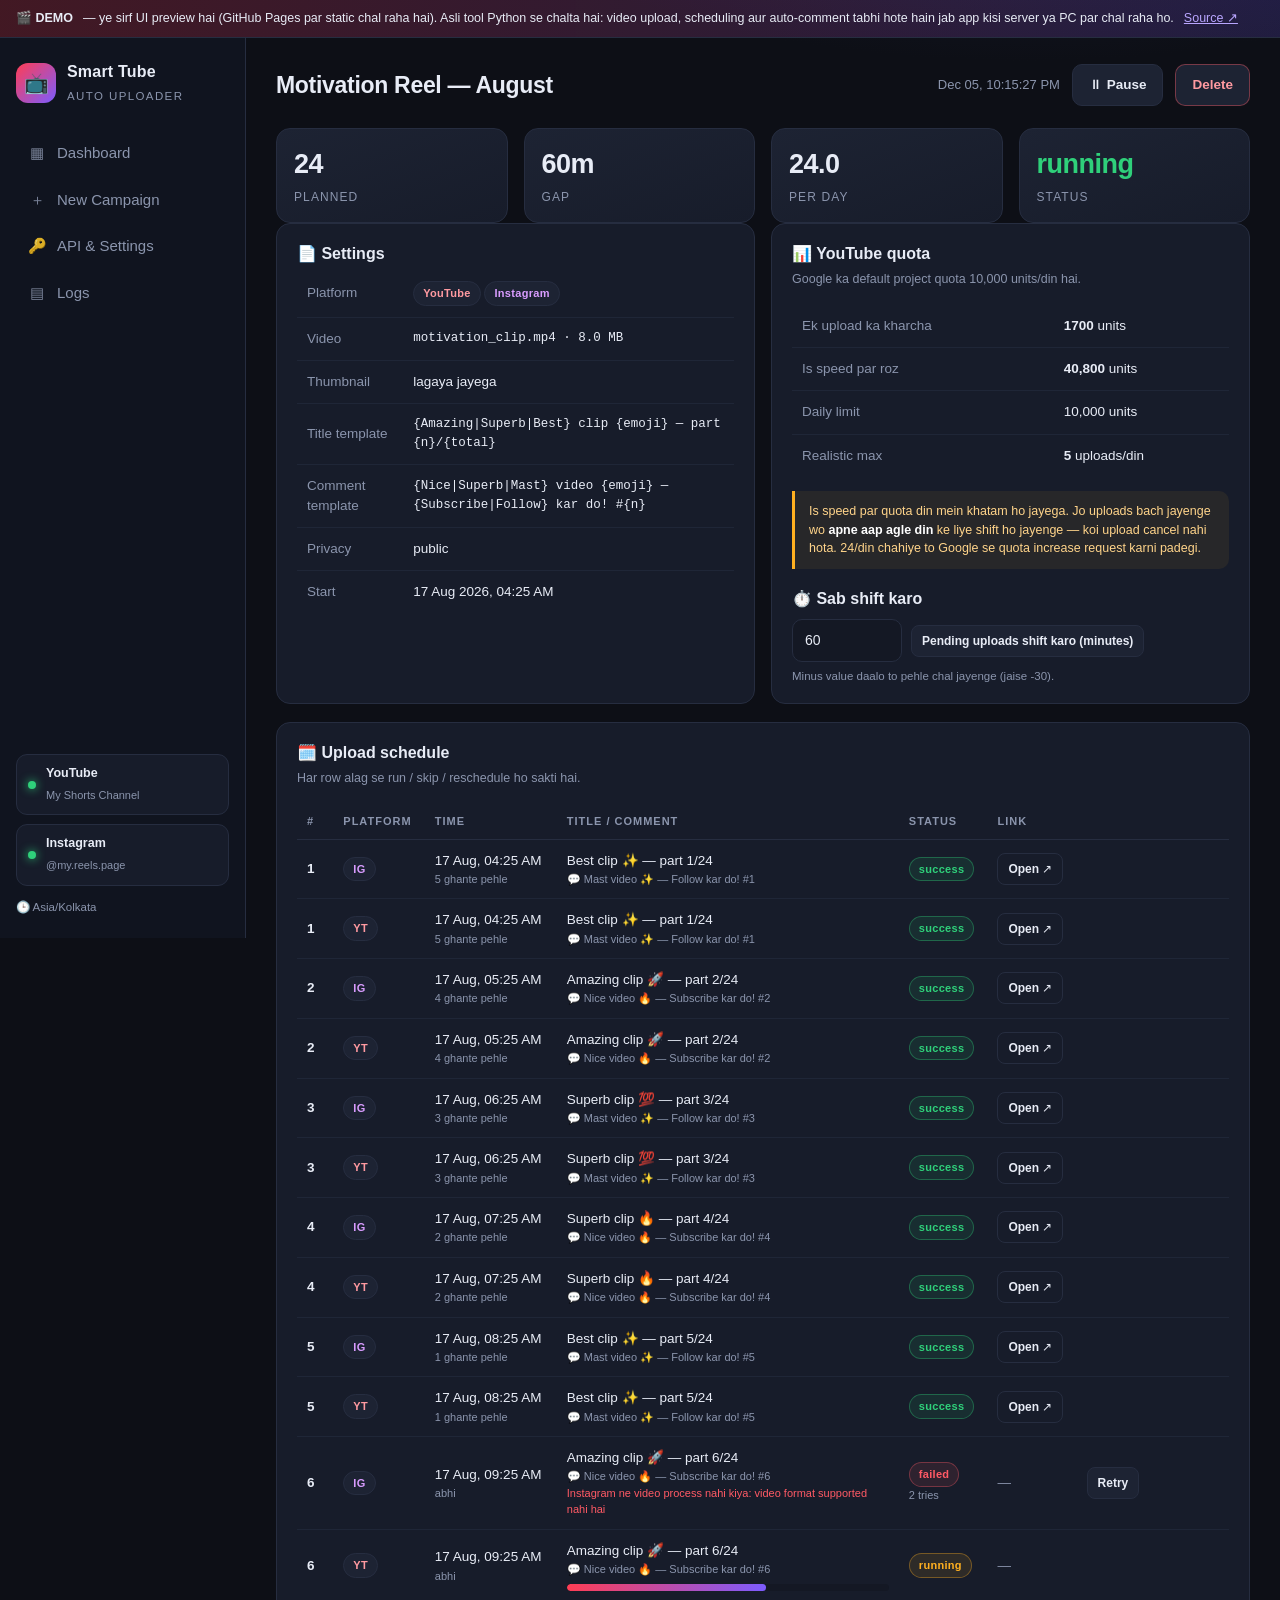
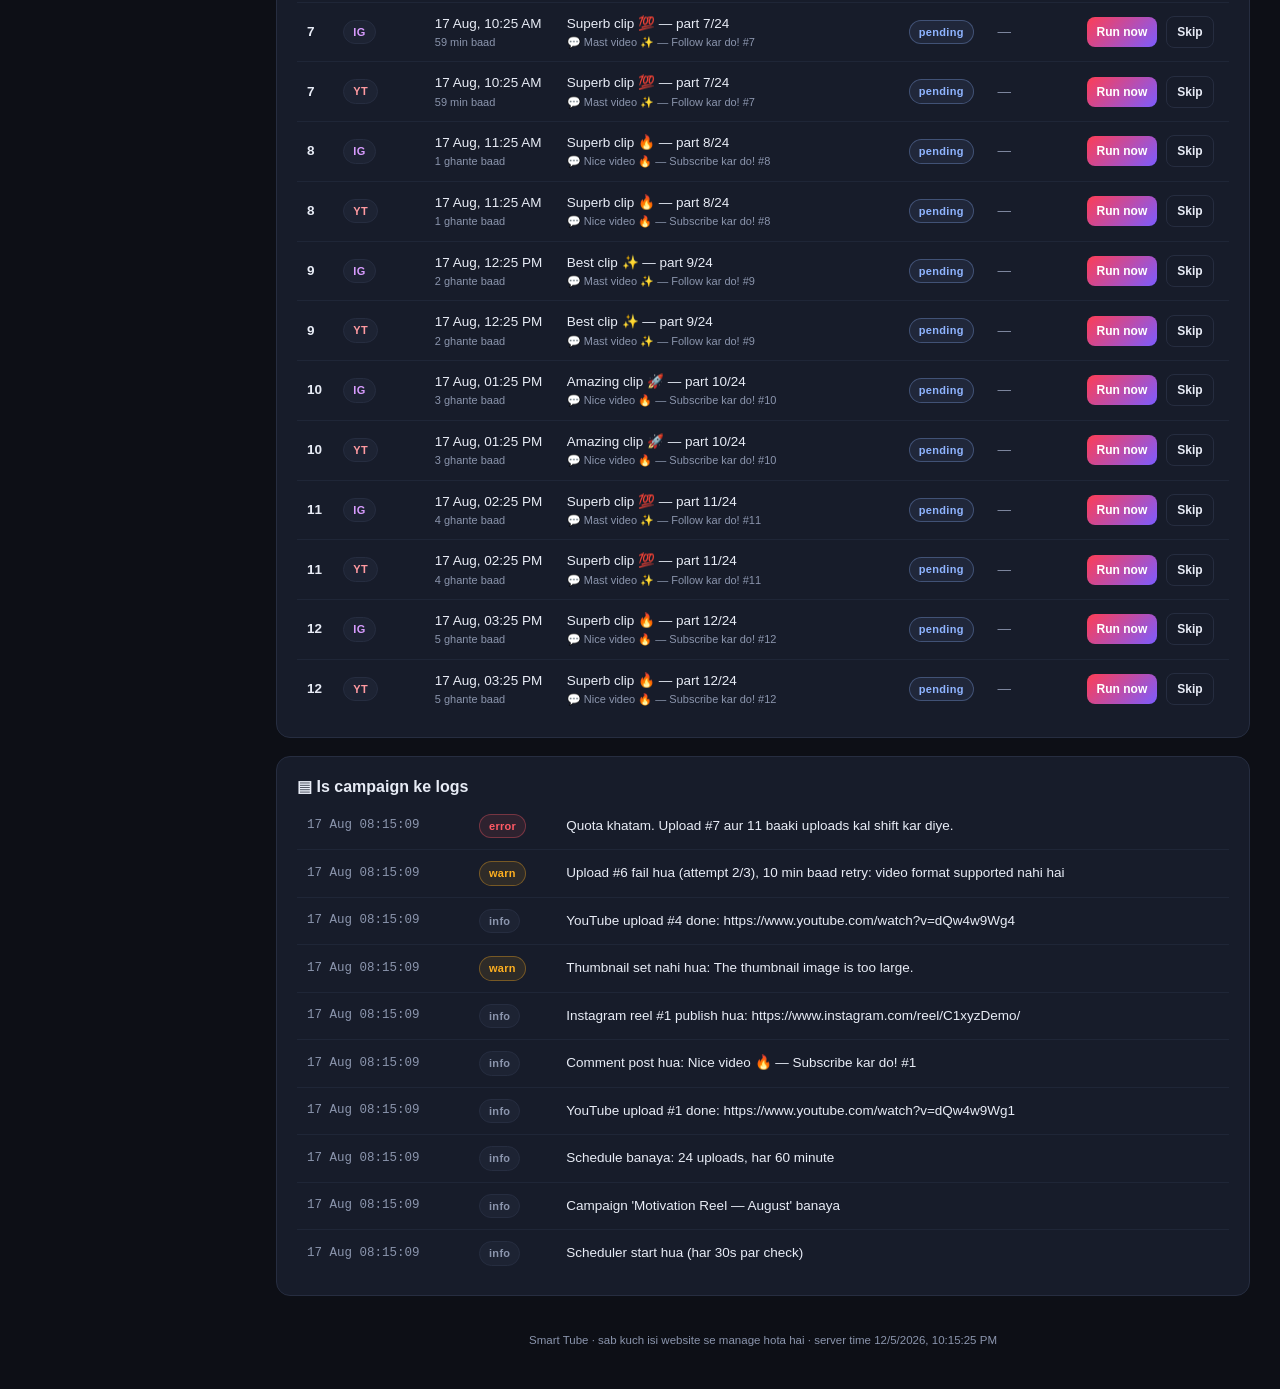
==== docs/campaign.html @ d1f431e6 "Add static UI demo for GitHub Pages GitHub Pages only serves static files, so the Flask app itself c" ====
<!DOCTYPE html>
<html lang="en">
<head>
  <meta charset="utf-8">
  <meta name="viewport" content="width=device-width, initial-scale=1">
  <title>Motivation Reel — August · Smart Tube</title>
  <link rel="stylesheet" href="assets/style.css">
  <link rel="icon" href="data:image/svg+xml,<svg xmlns='http://www.w3.org/2000/svg' viewBox='0 0 100 100'><text y='.9em' font-size='90'>📺</text></svg>">

<style>
  .demo-banner {
    position: sticky; top: 0; z-index: 50;
    background: linear-gradient(90deg, rgba(255,61,84,.22), rgba(124,92,255,.18));
    border-bottom: 1px solid var(--line);
    padding: 9px 16px; font-size: 12.5px; color: var(--text);
    display: flex; gap: 10px; align-items: center; flex-wrap: wrap;
  }
  .demo-banner a { color: #b9a6ff; text-decoration: underline; }
</style>
</head>
<body>
<div class="demo-banner">
  <b>🎬 DEMO</b> — ye sirf UI preview hai (GitHub Pages par static chal raha hai).
  Asli tool Python se chalta hai: video upload, scheduling aur auto-comment tabhi hote
  hain jab app kisi server ya PC par chal raha ho.
  <a href="https://github.com/pankaj-pkj/Smart_tube" target="_blank" rel="noopener">Source ↗</a>
</div>

<div class="layout">
  <aside class="sidebar">
    <div class="brand">
      <span class="brand-mark">📺</span>
      <div>
        <strong>Smart Tube</strong>
        <small>auto uploader</small>
      </div>
    </div>

    <nav>
      <a href="index.html" class="">
        <span>▦</span> Dashboard
      </a>
      <a href="new.html" class="">
        <span>＋</span> New Campaign
      </a>
      <a href="enter.html" class="">
        <span>🔑</span> API & Settings
      </a>
      <a href="logs.html" class="">
        <span>▤</span> Logs
      </a>
    </nav>

    <div class="conn-box">
      <div class="conn ok">
        <span class="dot"></span>
        <div>
          <strong>YouTube</strong>
          <small>My Shorts Channel</small>
        </div>
      </div>
      <div class="conn ok">
        <span class="dot"></span>
        <div>
          <strong>Instagram</strong>
          <small>@my.reels.page</small>
        </div>
      </div>
      <p class="tzline">🕒 Asia/Kolkata</p>
    </div>
  </aside>

  <main class="main">
    <header class="topbar">
      <h1>Motivation Reel — August</h1>
      <div class="topbar-right">
        <span id="clock" class="clock"></span>
        
  
    <form class="inline" method="post" action="#">
      <button class="btn">⏸ Pause</button>
    </form>
  
  <form class="inline" method="post" action="#"
        data-confirm="Campaign, uska schedule aur uploaded file delete ho jayegi. Pakka?">
    <button class="btn danger">Delete</button>
  </form>

      </div>
    </header>

    
      
    

    

<div class="grid cols-4">
  <div class="stat"><b>24</b><span>Planned</span></div>
  <div class="stat"><b>60m</b><span>Gap</span></div>
  <div class="stat"><b>24.0</b><span>Per day</span></div>
  <div class="stat ok"><b>running</b><span>Status</span></div>
</div>

<div class="grid cols-2">
  <div class="card">
    <h2>📄 Settings</h2>
    <table>
      <tbody>
        <tr><td class="muted">Platform</td><td>
          <span class="tag yt">YouTube</span>
          <span class="tag ig">Instagram</span>
        </td></tr>
        <tr><td class="muted">Video</td><td class="mono">motivation_clip.mp4 · 8.0 MB</td></tr>
        <tr><td class="muted">Thumbnail</td><td>lagaya jayega</td></tr>
        <tr><td class="muted">Title template</td><td class="mono">{Amazing|Superb|Best} clip {emoji} — part {n}/{total}</td></tr>
        <tr><td class="muted">Comment template</td><td class="mono">{Nice|Superb|Mast} video {emoji} — {Subscribe|Follow} kar do! #{n}</td></tr>
        <tr><td class="muted">Privacy</td><td>public</td></tr>
        <tr><td class="muted">Start</td><td>17 Aug 2026, 04:25 AM</td></tr>
      </tbody>
    </table>
  </div>

  <div class="card">
    <h2>📊 YouTube quota</h2>
    <p class="sub">Google ka default project quota 10,000 units/din hai.</p>
    <table>
      <tbody>
        <tr><td class="muted">Ek upload ka kharcha</td><td><b>1700</b> units</td></tr>
        <tr><td class="muted">Is speed par roz</td><td><b>40,800</b> units</td></tr>
        <tr><td class="muted">Daily limit</td><td>10,000 units</td></tr>
        <tr><td class="muted">Realistic max</td><td><b>5</b> uploads/din</td></tr>
      </tbody>
    </table>
    
      <div class="note">
        Is speed par quota din mein khatam ho jayega. Jo uploads bach jayenge wo
        <b>apne aap agle din</b> ke liye shift ho jayenge — koi upload cancel nahi hota.
        24/din chahiye to Google se quota increase request karni padegi.
      </div>
    

    <h2 style="margin-top:18px">⏱️ Sab shift karo</h2>
    <form method="post" action="#"
          class="btn-row" style="margin-top:8px">
      <input type="number" name="minutes" value="60" style="max-width:110px">
      <button class="btn sm">Pending uploads shift karo (minutes)</button>
    </form>
    <p class="hint">Minus value daalo to pehle chal jayenge (jaise -30).</p>
  </div>
</div>

<div class="card">
  <h2>🗓️ Upload schedule</h2>
  <p class="sub">Har row alag se run / skip / reschedule ho sakti hai.</p>
  <div class="table-wrap">
    <table>
      <thead>
        <tr><th>#</th><th>Platform</th><th>Time</th><th>Title / comment</th><th>Status</th><th>Link</th><th></th></tr>
      </thead>
      <tbody>
      
        <tr data-upload-row="2">
          <td><b>1</b></td>
          <td><span class="tag ig">
            IG</span></td>
          <td>
            17 Aug, 04:25 AM
            <div class="muted" style="font-size:11px">5 ghante pehle</div>
          </td>
          <td style="max-width:330px">
            Best clip ✨ — part 1/24
            
              <div class="muted" style="font-size:11px">💬 Mast video ✨ — Follow kar do! #1</div>
            
            
            
          </td>
          <td>
            <span class="tag success">success</span>
            
          </td>
          <td>
            
              <a class="btn sm ghost" href="https://www.instagram.com/reel/C1xyzDemo/" target="_blank" rel="noopener">Open ↗</a>
            
          </td>
          <td>
            <div class="btn-row">
              
            </div>
          </td>
        </tr>
      
        <tr data-upload-row="1">
          <td><b>1</b></td>
          <td><span class="tag yt">
            YT</span></td>
          <td>
            17 Aug, 04:25 AM
            <div class="muted" style="font-size:11px">5 ghante pehle</div>
          </td>
          <td style="max-width:330px">
            Best clip ✨ — part 1/24
            
              <div class="muted" style="font-size:11px">💬 Mast video ✨ — Follow kar do! #1</div>
            
            
            
          </td>
          <td>
            <span class="tag success">success</span>
            
          </td>
          <td>
            
              <a class="btn sm ghost" href="https://www.youtube.com/watch?v=dQw4w9Wg1" target="_blank" rel="noopener">Open ↗</a>
            
          </td>
          <td>
            <div class="btn-row">
              
            </div>
          </td>
        </tr>
      
        <tr data-upload-row="4">
          <td><b>2</b></td>
          <td><span class="tag ig">
            IG</span></td>
          <td>
            17 Aug, 05:25 AM
            <div class="muted" style="font-size:11px">4 ghante pehle</div>
          </td>
          <td style="max-width:330px">
            Amazing clip 🚀 — part 2/24
            
              <div class="muted" style="font-size:11px">💬 Nice video 🔥 — Subscribe kar do! #2</div>
            
            
            
          </td>
          <td>
            <span class="tag success">success</span>
            
          </td>
          <td>
            
              <a class="btn sm ghost" href="https://www.instagram.com/reel/C2xyzDemo/" target="_blank" rel="noopener">Open ↗</a>
            
          </td>
          <td>
            <div class="btn-row">
              
            </div>
          </td>
        </tr>
      
        <tr data-upload-row="3">
          <td><b>2</b></td>
          <td><span class="tag yt">
            YT</span></td>
          <td>
            17 Aug, 05:25 AM
            <div class="muted" style="font-size:11px">4 ghante pehle</div>
          </td>
          <td style="max-width:330px">
            Amazing clip 🚀 — part 2/24
            
              <div class="muted" style="font-size:11px">💬 Nice video 🔥 — Subscribe kar do! #2</div>
            
            
            
          </td>
          <td>
            <span class="tag success">success</span>
            
          </td>
          <td>
            
              <a class="btn sm ghost" href="https://www.youtube.com/watch?v=dQw4w9Wg2" target="_blank" rel="noopener">Open ↗</a>
            
          </td>
          <td>
            <div class="btn-row">
              
            </div>
          </td>
        </tr>
      
        <tr data-upload-row="6">
          <td><b>3</b></td>
          <td><span class="tag ig">
            IG</span></td>
          <td>
            17 Aug, 06:25 AM
            <div class="muted" style="font-size:11px">3 ghante pehle</div>
          </td>
          <td style="max-width:330px">
            Superb clip 💯 — part 3/24
            
              <div class="muted" style="font-size:11px">💬 Mast video ✨ — Follow kar do! #3</div>
            
            
            
          </td>
          <td>
            <span class="tag success">success</span>
            
          </td>
          <td>
            
              <a class="btn sm ghost" href="https://www.instagram.com/reel/C3xyzDemo/" target="_blank" rel="noopener">Open ↗</a>
            
          </td>
          <td>
            <div class="btn-row">
              
            </div>
          </td>
        </tr>
      
        <tr data-upload-row="5">
          <td><b>3</b></td>
          <td><span class="tag yt">
            YT</span></td>
          <td>
            17 Aug, 06:25 AM
            <div class="muted" style="font-size:11px">3 ghante pehle</div>
          </td>
          <td style="max-width:330px">
            Superb clip 💯 — part 3/24
            
              <div class="muted" style="font-size:11px">💬 Mast video ✨ — Follow kar do! #3</div>
            
            
            
          </td>
          <td>
            <span class="tag success">success</span>
            
          </td>
          <td>
            
              <a class="btn sm ghost" href="https://www.youtube.com/watch?v=dQw4w9Wg3" target="_blank" rel="noopener">Open ↗</a>
            
          </td>
          <td>
            <div class="btn-row">
              
            </div>
          </td>
        </tr>
      
        <tr data-upload-row="8">
          <td><b>4</b></td>
          <td><span class="tag ig">
            IG</span></td>
          <td>
            17 Aug, 07:25 AM
            <div class="muted" style="font-size:11px">2 ghante pehle</div>
          </td>
          <td style="max-width:330px">
            Superb clip 🔥 — part 4/24
            
              <div class="muted" style="font-size:11px">💬 Nice video 🔥 — Subscribe kar do! #4</div>
            
            
            
          </td>
          <td>
            <span class="tag success">success</span>
            
          </td>
          <td>
            
              <a class="btn sm ghost" href="https://www.instagram.com/reel/C4xyzDemo/" target="_blank" rel="noopener">Open ↗</a>
            
          </td>
          <td>
            <div class="btn-row">
              
            </div>
          </td>
        </tr>
      
        <tr data-upload-row="7">
          <td><b>4</b></td>
          <td><span class="tag yt">
            YT</span></td>
          <td>
            17 Aug, 07:25 AM
            <div class="muted" style="font-size:11px">2 ghante pehle</div>
          </td>
          <td style="max-width:330px">
            Superb clip 🔥 — part 4/24
            
              <div class="muted" style="font-size:11px">💬 Nice video 🔥 — Subscribe kar do! #4</div>
            
            
            
          </td>
          <td>
            <span class="tag success">success</span>
            
          </td>
          <td>
            
              <a class="btn sm ghost" href="https://www.youtube.com/watch?v=dQw4w9Wg4" target="_blank" rel="noopener">Open ↗</a>
            
          </td>
          <td>
            <div class="btn-row">
              
            </div>
          </td>
        </tr>
      
        <tr data-upload-row="10">
          <td><b>5</b></td>
          <td><span class="tag ig">
            IG</span></td>
          <td>
            17 Aug, 08:25 AM
            <div class="muted" style="font-size:11px">1 ghante pehle</div>
          </td>
          <td style="max-width:330px">
            Best clip ✨ — part 5/24
            
              <div class="muted" style="font-size:11px">💬 Mast video ✨ — Follow kar do! #5</div>
            
            
            
          </td>
          <td>
            <span class="tag success">success</span>
            
          </td>
          <td>
            
              <a class="btn sm ghost" href="https://www.instagram.com/reel/C5xyzDemo/" target="_blank" rel="noopener">Open ↗</a>
            
          </td>
          <td>
            <div class="btn-row">
              
            </div>
          </td>
        </tr>
      
        <tr data-upload-row="9">
          <td><b>5</b></td>
          <td><span class="tag yt">
            YT</span></td>
          <td>
            17 Aug, 08:25 AM
            <div class="muted" style="font-size:11px">1 ghante pehle</div>
          </td>
          <td style="max-width:330px">
            Best clip ✨ — part 5/24
            
              <div class="muted" style="font-size:11px">💬 Mast video ✨ — Follow kar do! #5</div>
            
            
            
          </td>
          <td>
            <span class="tag success">success</span>
            
          </td>
          <td>
            
              <a class="btn sm ghost" href="https://www.youtube.com/watch?v=dQw4w9Wg5" target="_blank" rel="noopener">Open ↗</a>
            
          </td>
          <td>
            <div class="btn-row">
              
            </div>
          </td>
        </tr>
      
        <tr data-upload-row="12">
          <td><b>6</b></td>
          <td><span class="tag ig">
            IG</span></td>
          <td>
            17 Aug, 09:25 AM
            <div class="muted" style="font-size:11px">abhi</div>
          </td>
          <td style="max-width:330px">
            Amazing clip 🚀 — part 6/24
            
              <div class="muted" style="font-size:11px">💬 Nice video 🔥 — Subscribe kar do! #6</div>
            
            
            
              <div style="font-size:11px;color:var(--err)">Instagram ne video process nahi kiya: video format supported nahi hai</div>
            
          </td>
          <td>
            <span class="tag failed">failed</span>
            <div class="muted" style="font-size:11px">2 tries</div>
          </td>
          <td>
            <span class="muted">—</span>
          </td>
          <td>
            <div class="btn-row">
              
                <form class="inline" method="post" action="#">
                  <button class="btn sm">Retry</button>
                </form>
              
            </div>
          </td>
        </tr>
      
        <tr data-upload-row="11">
          <td><b>6</b></td>
          <td><span class="tag yt">
            YT</span></td>
          <td>
            17 Aug, 09:25 AM
            <div class="muted" style="font-size:11px">abhi</div>
          </td>
          <td style="max-width:330px">
            Amazing clip 🚀 — part 6/24
            
              <div class="muted" style="font-size:11px">💬 Nice video 🔥 — Subscribe kar do! #6</div>
            
            
              <div class="bar" data-progress-for="11" style="margin-top:6px">
                <i style="width: 62%"></i>
              </div>
            
            
          </td>
          <td>
            <span class="tag running">running</span>
            
          </td>
          <td>
            <span class="muted">—</span>
          </td>
          <td>
            <div class="btn-row">
              
            </div>
          </td>
        </tr>
      
        <tr data-upload-row="14">
          <td><b>7</b></td>
          <td><span class="tag ig">
            IG</span></td>
          <td>
            17 Aug, 10:25 AM
            <div class="muted" style="font-size:11px">59 min baad</div>
          </td>
          <td style="max-width:330px">
            Superb clip 💯 — part 7/24
            
              <div class="muted" style="font-size:11px">💬 Mast video ✨ — Follow kar do! #7</div>
            
            
            
          </td>
          <td>
            <span class="tag pending">pending</span>
            
          </td>
          <td>
            <span class="muted">—</span>
          </td>
          <td>
            <div class="btn-row">
              
                <form class="inline" method="post" action="#">
                  <button class="btn sm primary">Run now</button>
                </form>
                <form class="inline" method="post" action="#">
                  <button class="btn sm ghost">Skip</button>
                </form>
              
            </div>
          </td>
        </tr>
      
        <tr data-upload-row="13">
          <td><b>7</b></td>
          <td><span class="tag yt">
            YT</span></td>
          <td>
            17 Aug, 10:25 AM
            <div class="muted" style="font-size:11px">59 min baad</div>
          </td>
          <td style="max-width:330px">
            Superb clip 💯 — part 7/24
            
              <div class="muted" style="font-size:11px">💬 Mast video ✨ — Follow kar do! #7</div>
            
            
            
          </td>
          <td>
            <span class="tag pending">pending</span>
            
          </td>
          <td>
            <span class="muted">—</span>
          </td>
          <td>
            <div class="btn-row">
              
                <form class="inline" method="post" action="#">
                  <button class="btn sm primary">Run now</button>
                </form>
                <form class="inline" method="post" action="#">
                  <button class="btn sm ghost">Skip</button>
                </form>
              
            </div>
          </td>
        </tr>
      
        <tr data-upload-row="16">
          <td><b>8</b></td>
          <td><span class="tag ig">
            IG</span></td>
          <td>
            17 Aug, 11:25 AM
            <div class="muted" style="font-size:11px">1 ghante baad</div>
          </td>
          <td style="max-width:330px">
            Superb clip 🔥 — part 8/24
            
              <div class="muted" style="font-size:11px">💬 Nice video 🔥 — Subscribe kar do! #8</div>
            
            
            
          </td>
          <td>
            <span class="tag pending">pending</span>
            
          </td>
          <td>
            <span class="muted">—</span>
          </td>
          <td>
            <div class="btn-row">
              
                <form class="inline" method="post" action="#">
                  <button class="btn sm primary">Run now</button>
                </form>
                <form class="inline" method="post" action="#">
                  <button class="btn sm ghost">Skip</button>
                </form>
              
            </div>
          </td>
        </tr>
      
        <tr data-upload-row="15">
          <td><b>8</b></td>
          <td><span class="tag yt">
            YT</span></td>
          <td>
            17 Aug, 11:25 AM
            <div class="muted" style="font-size:11px">1 ghante baad</div>
          </td>
          <td style="max-width:330px">
            Superb clip 🔥 — part 8/24
            
              <div class="muted" style="font-size:11px">💬 Nice video 🔥 — Subscribe kar do! #8</div>
            
            
            
          </td>
          <td>
            <span class="tag pending">pending</span>
            
          </td>
          <td>
            <span class="muted">—</span>
          </td>
          <td>
            <div class="btn-row">
              
                <form class="inline" method="post" action="#">
                  <button class="btn sm primary">Run now</button>
                </form>
                <form class="inline" method="post" action="#">
                  <button class="btn sm ghost">Skip</button>
                </form>
              
            </div>
          </td>
        </tr>
      
        <tr data-upload-row="18">
          <td><b>9</b></td>
          <td><span class="tag ig">
            IG</span></td>
          <td>
            17 Aug, 12:25 PM
            <div class="muted" style="font-size:11px">2 ghante baad</div>
          </td>
          <td style="max-width:330px">
            Best clip ✨ — part 9/24
            
              <div class="muted" style="font-size:11px">💬 Mast video ✨ — Follow kar do! #9</div>
            
            
            
          </td>
          <td>
            <span class="tag pending">pending</span>
            
          </td>
          <td>
            <span class="muted">—</span>
          </td>
          <td>
            <div class="btn-row">
              
                <form class="inline" method="post" action="#">
                  <button class="btn sm primary">Run now</button>
                </form>
                <form class="inline" method="post" action="#">
                  <button class="btn sm ghost">Skip</button>
                </form>
              
            </div>
          </td>
        </tr>
      
        <tr data-upload-row="17">
          <td><b>9</b></td>
          <td><span class="tag yt">
            YT</span></td>
          <td>
            17 Aug, 12:25 PM
            <div class="muted" style="font-size:11px">2 ghante baad</div>
          </td>
          <td style="max-width:330px">
            Best clip ✨ — part 9/24
            
              <div class="muted" style="font-size:11px">💬 Mast video ✨ — Follow kar do! #9</div>
            
            
            
          </td>
          <td>
            <span class="tag pending">pending</span>
            
          </td>
          <td>
            <span class="muted">—</span>
          </td>
          <td>
            <div class="btn-row">
              
                <form class="inline" method="post" action="#">
                  <button class="btn sm primary">Run now</button>
                </form>
                <form class="inline" method="post" action="#">
                  <button class="btn sm ghost">Skip</button>
                </form>
              
            </div>
          </td>
        </tr>
      
        <tr data-upload-row="20">
          <td><b>10</b></td>
          <td><span class="tag ig">
            IG</span></td>
          <td>
            17 Aug, 01:25 PM
            <div class="muted" style="font-size:11px">3 ghante baad</div>
          </td>
          <td style="max-width:330px">
            Amazing clip 🚀 — part 10/24
            
              <div class="muted" style="font-size:11px">💬 Nice video 🔥 — Subscribe kar do! #10</div>
            
            
            
          </td>
          <td>
            <span class="tag pending">pending</span>
            
          </td>
          <td>
            <span class="muted">—</span>
          </td>
          <td>
            <div class="btn-row">
              
                <form class="inline" method="post" action="#">
                  <button class="btn sm primary">Run now</button>
                </form>
                <form class="inline" method="post" action="#">
                  <button class="btn sm ghost">Skip</button>
                </form>
              
            </div>
          </td>
        </tr>
      
        <tr data-upload-row="19">
          <td><b>10</b></td>
          <td><span class="tag yt">
            YT</span></td>
          <td>
            17 Aug, 01:25 PM
            <div class="muted" style="font-size:11px">3 ghante baad</div>
          </td>
          <td style="max-width:330px">
            Amazing clip 🚀 — part 10/24
            
              <div class="muted" style="font-size:11px">💬 Nice video 🔥 — Subscribe kar do! #10</div>
            
            
            
          </td>
          <td>
            <span class="tag pending">pending</span>
            
          </td>
          <td>
            <span class="muted">—</span>
          </td>
          <td>
            <div class="btn-row">
              
                <form class="inline" method="post" action="#">
                  <button class="btn sm primary">Run now</button>
                </form>
                <form class="inline" method="post" action="#">
                  <button class="btn sm ghost">Skip</button>
                </form>
              
            </div>
          </td>
        </tr>
      
        <tr data-upload-row="22">
          <td><b>11</b></td>
          <td><span class="tag ig">
            IG</span></td>
          <td>
            17 Aug, 02:25 PM
            <div class="muted" style="font-size:11px">4 ghante baad</div>
          </td>
          <td style="max-width:330px">
            Superb clip 💯 — part 11/24
            
              <div class="muted" style="font-size:11px">💬 Mast video ✨ — Follow kar do! #11</div>
            
            
            
          </td>
          <td>
            <span class="tag pending">pending</span>
            
          </td>
          <td>
            <span class="muted">—</span>
          </td>
          <td>
            <div class="btn-row">
              
                <form class="inline" method="post" action="#">
                  <button class="btn sm primary">Run now</button>
                </form>
                <form class="inline" method="post" action="#">
                  <button class="btn sm ghost">Skip</button>
                </form>
              
            </div>
          </td>
        </tr>
      
        <tr data-upload-row="21">
          <td><b>11</b></td>
          <td><span class="tag yt">
            YT</span></td>
          <td>
            17 Aug, 02:25 PM
            <div class="muted" style="font-size:11px">4 ghante baad</div>
          </td>
          <td style="max-width:330px">
            Superb clip 💯 — part 11/24
            
              <div class="muted" style="font-size:11px">💬 Mast video ✨ — Follow kar do! #11</div>
            
            
            
          </td>
          <td>
            <span class="tag pending">pending</span>
            
          </td>
          <td>
            <span class="muted">—</span>
          </td>
          <td>
            <div class="btn-row">
              
                <form class="inline" method="post" action="#">
                  <button class="btn sm primary">Run now</button>
                </form>
                <form class="inline" method="post" action="#">
                  <button class="btn sm ghost">Skip</button>
                </form>
              
            </div>
          </td>
        </tr>
      
        <tr data-upload-row="24">
          <td><b>12</b></td>
          <td><span class="tag ig">
            IG</span></td>
          <td>
            17 Aug, 03:25 PM
            <div class="muted" style="font-size:11px">5 ghante baad</div>
          </td>
          <td style="max-width:330px">
            Superb clip 🔥 — part 12/24
            
              <div class="muted" style="font-size:11px">💬 Nice video 🔥 — Subscribe kar do! #12</div>
            
            
            
          </td>
          <td>
            <span class="tag pending">pending</span>
            
          </td>
          <td>
            <span class="muted">—</span>
          </td>
          <td>
            <div class="btn-row">
              
                <form class="inline" method="post" action="#">
                  <button class="btn sm primary">Run now</button>
                </form>
                <form class="inline" method="post" action="#">
                  <button class="btn sm ghost">Skip</button>
                </form>
              
            </div>
          </td>
        </tr>
      
        <tr data-upload-row="23">
          <td><b>12</b></td>
          <td><span class="tag yt">
            YT</span></td>
          <td>
            17 Aug, 03:25 PM
            <div class="muted" style="font-size:11px">5 ghante baad</div>
          </td>
          <td style="max-width:330px">
            Superb clip 🔥 — part 12/24
            
              <div class="muted" style="font-size:11px">💬 Nice video 🔥 — Subscribe kar do! #12</div>
            
            
            
          </td>
          <td>
            <span class="tag pending">pending</span>
            
          </td>
          <td>
            <span class="muted">—</span>
          </td>
          <td>
            <div class="btn-row">
              
                <form class="inline" method="post" action="#">
                  <button class="btn sm primary">Run now</button>
                </form>
                <form class="inline" method="post" action="#">
                  <button class="btn sm ghost">Skip</button>
                </form>
              
            </div>
          </td>
        </tr>
      
      </tbody>
    </table>
  </div>
</div>

<div class="card">
  <h2>▤ Is campaign ke logs</h2>
  
    <div class="table-wrap">
      <table>
        <tbody>
        
          <tr>
            <td class="muted mono" style="white-space:nowrap">17 Aug 08:15:09</td>
            <td><span class="tag failed">error</span></td>
            <td>Quota khatam. Upload #7 aur 11 baaki uploads kal shift kar diye.</td>
          </tr>
        
          <tr>
            <td class="muted mono" style="white-space:nowrap">17 Aug 08:15:09</td>
            <td><span class="tag running">warn</span></td>
            <td>Upload #6 fail hua (attempt 2/3), 10 min baad retry: video format supported nahi hai</td>
          </tr>
        
          <tr>
            <td class="muted mono" style="white-space:nowrap">17 Aug 08:15:09</td>
            <td><span class="tag ">info</span></td>
            <td>YouTube upload #4 done: https://www.youtube.com/watch?v=dQw4w9Wg4</td>
          </tr>
        
          <tr>
            <td class="muted mono" style="white-space:nowrap">17 Aug 08:15:09</td>
            <td><span class="tag running">warn</span></td>
            <td>Thumbnail set nahi hua: The thumbnail image is too large.</td>
          </tr>
        
          <tr>
            <td class="muted mono" style="white-space:nowrap">17 Aug 08:15:09</td>
            <td><span class="tag ">info</span></td>
            <td>Instagram reel #1 publish hua: https://www.instagram.com/reel/C1xyzDemo/</td>
          </tr>
        
          <tr>
            <td class="muted mono" style="white-space:nowrap">17 Aug 08:15:09</td>
            <td><span class="tag ">info</span></td>
            <td>Comment post hua: Nice video 🔥 — Subscribe kar do! #1</td>
          </tr>
        
          <tr>
            <td class="muted mono" style="white-space:nowrap">17 Aug 08:15:09</td>
            <td><span class="tag ">info</span></td>
            <td>YouTube upload #1 done: https://www.youtube.com/watch?v=dQw4w9Wg1</td>
          </tr>
        
          <tr>
            <td class="muted mono" style="white-space:nowrap">17 Aug 08:15:09</td>
            <td><span class="tag ">info</span></td>
            <td>Schedule banaya: 24 uploads, har 60 minute</td>
          </tr>
        
          <tr>
            <td class="muted mono" style="white-space:nowrap">17 Aug 08:15:09</td>
            <td><span class="tag ">info</span></td>
            <td>Campaign &#39;Motivation Reel — August&#39; banaya</td>
          </tr>
        
          <tr>
            <td class="muted mono" style="white-space:nowrap">17 Aug 08:15:09</td>
            <td><span class="tag ">info</span></td>
            <td>Scheduler start hua (har 30s par check)</td>
          </tr>
        
        </tbody>
      </table>
    </div>
  
</div>



    <footer class="foot">
      Smart Tube · sab kuch isi website se manage hota hai · server time
      <span id="servertime">—</span>
    </footer>
  </main>
</div>

<script>
(function () {
  const EMOJIS = ["🔥","✨","🚀","💯","🎬","😍","👌","⚡","🌟","🎯"];
  const pick = (arr) => arr[Math.floor(Math.random() * arr.length)];

  function renderTemplate(tpl, n, total) {
    const now = new Date();
    const pad = (x) => String(x).padStart(2, "0");
    const vars = {
      n: String(n), nn: pad(n), total: String(total),
      date: `${pad(now.getDate())}-${pad(now.getMonth() + 1)}-${now.getFullYear()}`,
      time: `${pad(now.getHours())}:${pad(now.getMinutes())}`,
      day: now.toLocaleDateString("en", { weekday: "long" }),
      campaign: "Demo Campaign",
      rand: String(1000 + Math.floor(Math.random() * 9000)),
      emoji: pick(EMOJIS),
    };
    let out = tpl;
    for (const [k, v] of Object.entries(vars)) out = out.split("{" + k + "}").join(v);
    for (let i = 0; i < 20; i++) {
      const m = out.match(/\{([^{}]*\|[^{}]*)\}/);
      if (!m) break;
      out = out.slice(0, m.index) + pick(m[1].split("|")) + out.slice(m.index + m[0].length);
    }
    return out.trim();
  }

  const realFetch = window.fetch.bind(window);
  const json = (data) => Promise.resolve(new Response(JSON.stringify(data), {
    status: 200, headers: { "Content-Type": "application/json" },
  }));

  window.fetch = function (input, init) {
    const url = typeof input === "string" ? input : input.url;

    if (url.includes("/api/preview")) {
      const body = JSON.parse((init && init.body) || "{}");
      const total = parseInt(body.total || 24, 10);
      return json({ samples: [1, 2, 3].map((i) => renderTemplate(body.template || "", i, total)) });
    }

    if (url.includes("/api/quota")) {
      const params = new URLSearchParams(url.split("?")[1] || "");
      const interval = Math.max(parseInt(params.get("interval") || "60", 10), 1);
      const perUpload = 1600 + (params.get("thumb") === "1" ? 50 : 0)
                             + (params.get("comment") === "1" ? 50 : 0);
      const perDay = Math.max(Math.floor(1440 / interval), 1);
      const used = perUpload * perDay;
      return json({
        per_upload: perUpload, per_day: perDay, used: used, limit: 10000,
        max_uploads: Math.floor(10000 / perUpload), over: used > 10000,
      });
    }

    if (url.includes("/api/stats")) {
      return json({ totals: {}, running: [], next: null, server_time: new Date().toISOString() });
    }

    return realFetch(input, init);
  };

  // Demo mein koi form submit nahi hona chahiye.
  document.addEventListener("submit", function (e) {
    e.preventDefault();
    alert("Ye demo hai — asli upload ke liye tool ko server ya PC par chalana padega.");
  }, true);
})();
</script>
<script src="assets/app.js"></script>

</body>
</html>
---- docs/assets/style.css ----
:root {
  --bg: #0d0f16;
  --bg-2: #141824;
  --card: #171c2a;
  --card-2: #1d2333;
  --line: #262d40;
  --text: #e8ecf6;
  --muted: #8b95ad;
  --accent: #ff3d54;
  --accent-2: #7c5cff;
  --ok: #2fd07a;
  --warn: #ffb020;
  --err: #ff5a65;
  --radius: 14px;
}

* { box-sizing: border-box; }

body {
  margin: 0;
  background: radial-gradient(1200px 600px at 80% -10%, #1d2340 0%, var(--bg) 60%);
  color: var(--text);
  font: 15px/1.5 "Inter", -apple-system, BlinkMacSystemFont, "Segoe UI", Roboto, sans-serif;
  min-height: 100vh;
}

a { color: inherit; text-decoration: none; }

.layout { display: flex; min-height: 100vh; }

/* ------------------------------------------------------------ sidebar */

.sidebar {
  width: 246px;
  flex-shrink: 0;
  background: rgba(18, 22, 34, .82);
  border-right: 1px solid var(--line);
  padding: 22px 16px;
  display: flex;
  flex-direction: column;
  gap: 26px;
  position: sticky;
  top: 0;
  height: 100vh;
}

.brand { display: flex; align-items: center; gap: 11px; }
.brand-mark {
  width: 40px; height: 40px; display: grid; place-items: center;
  border-radius: 12px; font-size: 20px;
  background: linear-gradient(135deg, var(--accent), var(--accent-2));
}
.brand strong { display: block; font-size: 16px; letter-spacing: .2px; }
.brand small { color: var(--muted); font-size: 11.5px; text-transform: uppercase; letter-spacing: 1.4px; }

.sidebar nav { display: flex; flex-direction: column; gap: 4px; }
.sidebar nav a {
  display: flex; align-items: center; gap: 11px;
  padding: 10px 12px; border-radius: 10px; color: var(--muted);
  font-weight: 500; transition: .15s;
}
.sidebar nav a span { width: 18px; text-align: center; opacity: .85; }
.sidebar nav a:hover { background: var(--card); color: var(--text); }
.sidebar nav a.active {
  background: linear-gradient(90deg, rgba(255,61,84,.16), rgba(124,92,255,.10));
  color: #fff;
  box-shadow: inset 2px 0 0 var(--accent);
}

.conn-box { margin-top: auto; display: flex; flex-direction: column; gap: 9px; }
.conn {
  display: flex; align-items: center; gap: 10px;
  background: var(--card); border: 1px solid var(--line);
  border-radius: 11px; padding: 9px 11px;
}
.conn strong { display: block; font-size: 12.5px; }
.conn small { color: var(--muted); font-size: 11px; word-break: break-all; }
.conn .dot { width: 8px; height: 8px; border-radius: 50%; flex-shrink: 0; }
.conn.ok .dot { background: var(--ok); box-shadow: 0 0 10px var(--ok); }
.conn.off .dot { background: #4b556e; }
.tzline { color: var(--muted); font-size: 11.5px; margin: 4px 0 0; }

/* ------------------------------------------------------------ main */

.main { flex: 1; padding: 26px 30px 40px; max-width: 1180px; }

.topbar {
  display: flex; align-items: center; justify-content: space-between;
  gap: 16px; margin-bottom: 22px; flex-wrap: wrap;
}
.topbar h1 { font-size: 23px; margin: 0; letter-spacing: -.3px; }
.topbar-right { display: flex; align-items: center; gap: 12px; }
.clock { color: var(--muted); font-variant-numeric: tabular-nums; font-size: 13px; }

.flashes { display: flex; flex-direction: column; gap: 8px; margin-bottom: 18px; }
.flash {
  padding: 11px 14px; border-radius: 10px; font-size: 13.5px;
  border: 1px solid var(--line); background: var(--card);
}
.flash.success { border-color: rgba(47,208,122,.4); background: rgba(47,208,122,.10); }
.flash.error { border-color: rgba(255,90,101,.45); background: rgba(255,90,101,.10); }

/* ------------------------------------------------------------ cards */

.card {
  background: var(--card);
  border: 1px solid var(--line);
  border-radius: var(--radius);
  padding: 18px 20px;
  margin-bottom: 18px;
}
.card > h2 {
  margin: 0 0 4px; font-size: 16px; display: flex; align-items: center; gap: 8px;
}
.card > .sub { color: var(--muted); font-size: 12.5px; margin: 0 0 16px; }

.grid { display: grid; gap: 16px; }
.grid.cols-2 { grid-template-columns: repeat(auto-fit, minmax(300px, 1fr)); }
.grid.cols-4 { grid-template-columns: repeat(auto-fit, minmax(165px, 1fr)); }

.stat {
  background: linear-gradient(160deg, var(--card-2), var(--card));
  border: 1px solid var(--line); border-radius: var(--radius); padding: 15px 17px;
}
.stat b { display: block; font-size: 27px; letter-spacing: -.5px; }
.stat span { color: var(--muted); font-size: 12px; text-transform: uppercase; letter-spacing: 1.1px; }
.stat.ok b { color: var(--ok); }
.stat.warn b { color: var(--warn); }
.stat.err b { color: var(--err); }

/* ------------------------------------------------------------ forms */

label { display: block; font-size: 12.5px; color: var(--muted); margin-bottom: 6px; font-weight: 500; }
.field { margin-bottom: 15px; }
input[type=text], input[type=password], input[type=number], input[type=datetime-local],
input[type=file], select, textarea {
  width: 100%; padding: 10px 12px;
  background: var(--bg-2); border: 1px solid var(--line);
  color: var(--text); border-radius: 10px; font: inherit; font-size: 14px;
}
input:focus, select:focus, textarea:focus {
  outline: none; border-color: var(--accent-2);
  box-shadow: 0 0 0 3px rgba(124,92,255,.16);
}
textarea { resize: vertical; min-height: 80px; }
.hint { color: var(--muted); font-size: 11.5px; margin: 6px 0 0; }
.hint code { background: var(--bg-2); padding: 1px 5px; border-radius: 5px; color: #b9a6ff; }

.row { display: grid; gap: 14px; grid-template-columns: repeat(auto-fit, minmax(180px, 1fr)); }

.check { display: flex; align-items: center; gap: 9px; margin-bottom: 12px; }
.check input { width: 17px; height: 17px; accent-color: var(--accent); }
.check label { margin: 0; color: var(--text); font-size: 13.5px; }

.btn {
  display: inline-flex; align-items: center; gap: 7px; justify-content: center;
  padding: 10px 16px; border-radius: 10px; border: 1px solid var(--line);
  background: var(--card-2); color: var(--text); font: inherit; font-size: 13.5px;
  font-weight: 550; cursor: pointer; transition: .15s;
}
.btn:hover { border-color: #3a4560; transform: translateY(-1px); }
.btn.primary {
  background: linear-gradient(135deg, var(--accent), var(--accent-2));
  border: none; color: #fff;
}
.btn.ghost { background: transparent; }
.btn.danger { border-color: rgba(255,90,101,.4); color: #ff9aa1; }
.btn.sm { padding: 6px 10px; font-size: 12px; border-radius: 8px; }
.btn-row { display: flex; gap: 9px; flex-wrap: wrap; align-items: center; }
form.inline { display: inline; }

/* ------------------------------------------------------------ table */

table { width: 100%; border-collapse: collapse; font-size: 13.5px; }
th {
  text-align: left; color: var(--muted); font-size: 11px; font-weight: 600;
  text-transform: uppercase; letter-spacing: 1px; padding: 9px 10px;
  border-bottom: 1px solid var(--line);
}
td { padding: 11px 10px; border-bottom: 1px solid rgba(38,45,64,.6); vertical-align: middle; }
tr:last-child td { border-bottom: none; }
tbody tr:hover { background: rgba(255,255,255,.017); }
.table-wrap { overflow-x: auto; }

.tag {
  display: inline-block; padding: 3px 9px; border-radius: 999px;
  font-size: 11px; font-weight: 600; letter-spacing: .3px;
  background: var(--card-2); color: var(--muted); border: 1px solid var(--line);
}
.tag.success { color: var(--ok); border-color: rgba(47,208,122,.35); background: rgba(47,208,122,.10); }
.tag.pending { color: #8fb4ff; border-color: rgba(143,180,255,.3); background: rgba(143,180,255,.08); }
.tag.running { color: var(--warn); border-color: rgba(255,176,32,.35); background: rgba(255,176,32,.10); }
.tag.failed  { color: var(--err); border-color: rgba(255,90,101,.35); background: rgba(255,90,101,.10); }
.tag.skipped { opacity: .65; }
.tag.yt { color: #ff9aa1; }
.tag.ig { color: #d99cff; }

.bar { height: 7px; background: var(--bg-2); border-radius: 99px; overflow: hidden; }
.bar > i {
  display: block; height: 100%; border-radius: 99px;
  background: linear-gradient(90deg, var(--accent), var(--accent-2));
  transition: width .4s;
}

.muted { color: var(--muted); }
.mono { font-family: ui-monospace, "SF Mono", Menlo, monospace; font-size: 12.5px; }
.empty { text-align: center; color: var(--muted); padding: 34px 10px; font-size: 13.5px; }
.foot { color: var(--muted); font-size: 11.5px; text-align: center; padding-top: 18px; }

/* ------------------------------------------------------------ steps / misc */

.steps { counter-reset: step; padding: 0; margin: 0 0 6px; list-style: none; }
.steps li {
  counter-increment: step; position: relative; padding: 0 0 13px 34px;
  color: var(--muted); font-size: 13px; line-height: 1.55;
}
.steps li::before {
  content: counter(step); position: absolute; left: 0; top: 0;
  width: 22px; height: 22px; border-radius: 50%; display: grid; place-items: center;
  background: var(--card-2); border: 1px solid var(--line);
  color: var(--text); font-size: 11px; font-weight: 700;
}
.steps li b, .steps li strong { color: var(--text); font-weight: 600; }
.steps code {
  background: var(--bg-2); padding: 2px 6px; border-radius: 6px;
  color: #b9a6ff; font-size: 12px; word-break: break-all;
}

.note {
  border-left: 3px solid var(--warn); background: rgba(255,176,32,.07);
  padding: 11px 14px; border-radius: 0 10px 10px 0; font-size: 12.5px;
  color: #ffd48a; margin: 14px 0;
}
.note.info { border-color: var(--accent-2); background: rgba(124,92,255,.08); color: #cfc2ff; }
.note b { color: #fff; }

.preview-box {
  background: var(--bg-2); border: 1px dashed var(--line); border-radius: 10px;
  padding: 10px 12px; font-size: 12.5px; color: var(--muted); min-height: 40px;
}
.preview-box div { padding: 2px 0; color: var(--text); }

.login-wrap { display: grid; place-items: center; min-height: 100vh; padding: 20px; }
.login-card { width: 100%; max-width: 340px; }

@media (max-width: 820px) {
  .layout { flex-direction: column; }
  .sidebar {
    width: 100%; height: auto; position: static;
    flex-direction: row; align-items: center; gap: 14px;
    overflow-x: auto; padding: 12px;
  }
  .sidebar nav { flex-direction: row; }
  .conn-box { flex-direction: row; margin: 0; }
  .tzline { display: none; }
  .main { padding: 18px 14px 32px; }
}
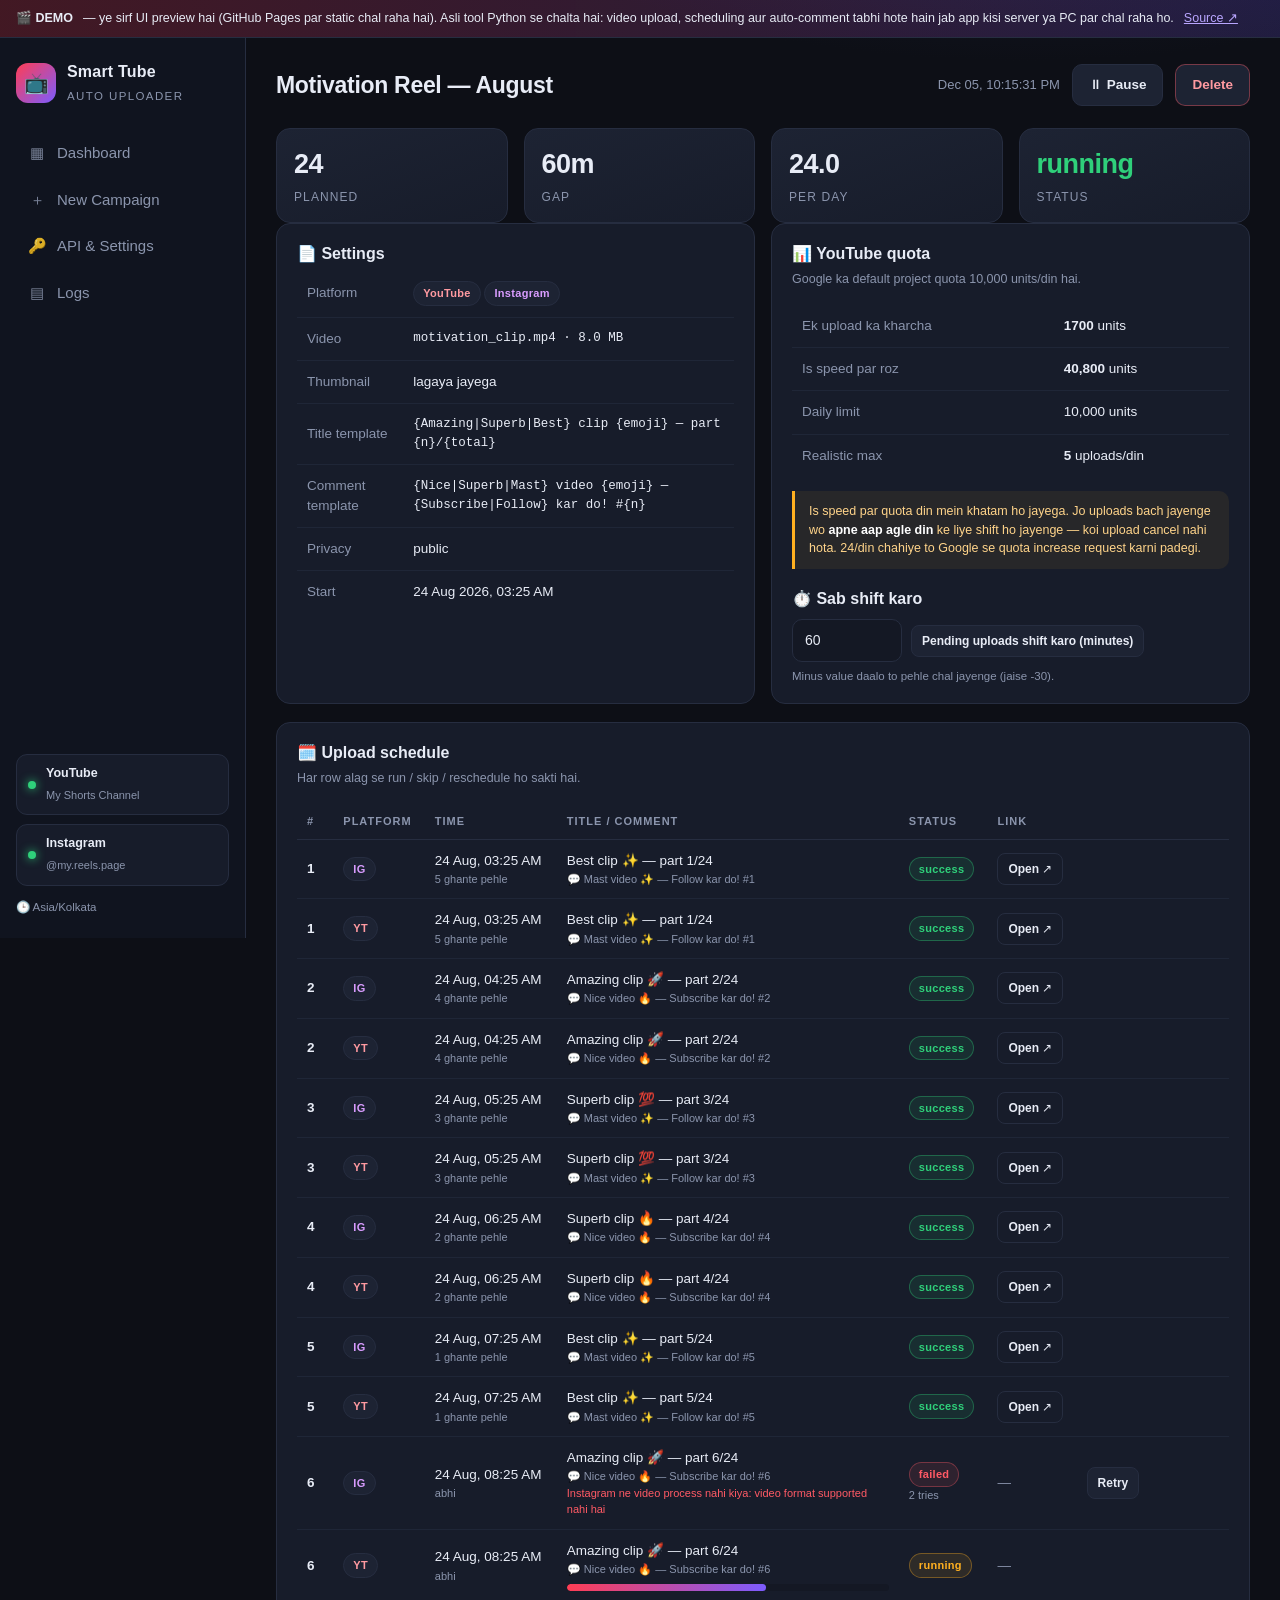
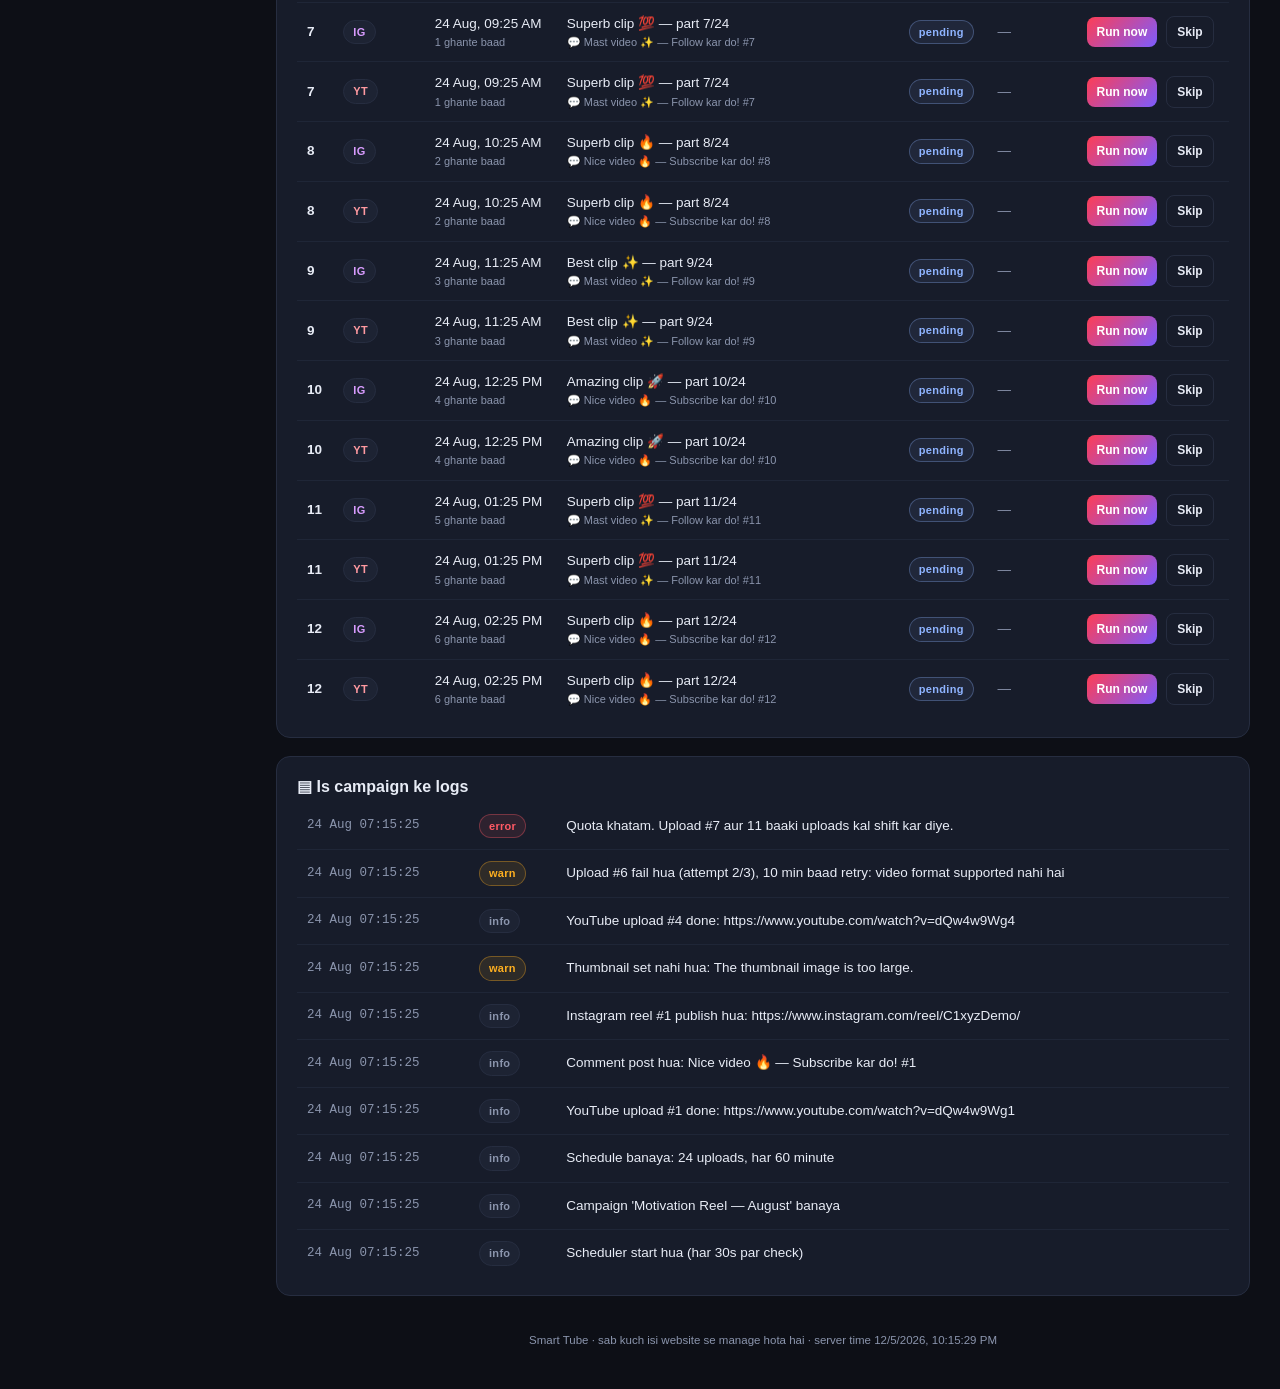
==== commit 016bda0a: "Survive restarts on hosts with an ephemeral filesystem On Render's free plan the instance sleeps aft" ====
--- a/docs/campaign.html
+++ b/docs/campaign.html
@@ -116,7 +116,7 @@
         <tr><td class="muted">Title template</td><td class="mono">{Amazing|Superb|Best} clip {emoji} — part {n}/{total}</td></tr>
         <tr><td class="muted">Comment template</td><td class="mono">{Nice|Superb|Mast} video {emoji} — {Subscribe|Follow} kar do! #{n}</td></tr>
         <tr><td class="muted">Privacy</td><td>public</td></tr>
-        <tr><td class="muted">Start</td><td>17 Aug 2026, 04:25 AM</td></tr>
+        <tr><td class="muted">Start</td><td>24 Aug 2026, 03:25 AM</td></tr>
       </tbody>
     </table>
   </div>
@@ -165,7 +165,7 @@
           <td><span class="tag ig">
             IG</span></td>
           <td>
-            17 Aug, 04:25 AM
+            24 Aug, 03:25 AM
             <div class="muted" style="font-size:11px">5 ghante pehle</div>
           </td>
           <td style="max-width:330px">
@@ -197,7 +197,7 @@
           <td><span class="tag yt">
             YT</span></td>
           <td>
-            17 Aug, 04:25 AM
+            24 Aug, 03:25 AM
             <div class="muted" style="font-size:11px">5 ghante pehle</div>
           </td>
           <td style="max-width:330px">
@@ -229,7 +229,7 @@
           <td><span class="tag ig">
             IG</span></td>
           <td>
-            17 Aug, 05:25 AM
+            24 Aug, 04:25 AM
             <div class="muted" style="font-size:11px">4 ghante pehle</div>
           </td>
           <td style="max-width:330px">
@@ -261,7 +261,7 @@
           <td><span class="tag yt">
             YT</span></td>
           <td>
-            17 Aug, 05:25 AM
+            24 Aug, 04:25 AM
             <div class="muted" style="font-size:11px">4 ghante pehle</div>
           </td>
           <td style="max-width:330px">
@@ -293,7 +293,7 @@
           <td><span class="tag ig">
             IG</span></td>
           <td>
-            17 Aug, 06:25 AM
+            24 Aug, 05:25 AM
             <div class="muted" style="font-size:11px">3 ghante pehle</div>
           </td>
           <td style="max-width:330px">
@@ -325,7 +325,7 @@
           <td><span class="tag yt">
             YT</span></td>
           <td>
-            17 Aug, 06:25 AM
+            24 Aug, 05:25 AM
             <div class="muted" style="font-size:11px">3 ghante pehle</div>
           </td>
           <td style="max-width:330px">
@@ -357,7 +357,7 @@
           <td><span class="tag ig">
             IG</span></td>
           <td>
-            17 Aug, 07:25 AM
+            24 Aug, 06:25 AM
             <div class="muted" style="font-size:11px">2 ghante pehle</div>
           </td>
           <td style="max-width:330px">
@@ -389,7 +389,7 @@
           <td><span class="tag yt">
             YT</span></td>
           <td>
-            17 Aug, 07:25 AM
+            24 Aug, 06:25 AM
             <div class="muted" style="font-size:11px">2 ghante pehle</div>
           </td>
           <td style="max-width:330px">
@@ -421,7 +421,7 @@
           <td><span class="tag ig">
             IG</span></td>
           <td>
-            17 Aug, 08:25 AM
+            24 Aug, 07:25 AM
             <div class="muted" style="font-size:11px">1 ghante pehle</div>
           </td>
           <td style="max-width:330px">
@@ -453,7 +453,7 @@
           <td><span class="tag yt">
             YT</span></td>
           <td>
-            17 Aug, 08:25 AM
+            24 Aug, 07:25 AM
             <div class="muted" style="font-size:11px">1 ghante pehle</div>
           </td>
           <td style="max-width:330px">
@@ -485,7 +485,7 @@
           <td><span class="tag ig">
             IG</span></td>
           <td>
-            17 Aug, 09:25 AM
+            24 Aug, 08:25 AM
             <div class="muted" style="font-size:11px">abhi</div>
           </td>
           <td style="max-width:330px">
@@ -521,7 +521,7 @@
           <td><span class="tag yt">
             YT</span></td>
           <td>
-            17 Aug, 09:25 AM
+            24 Aug, 08:25 AM
             <div class="muted" style="font-size:11px">abhi</div>
           </td>
           <td style="max-width:330px">
@@ -555,8 +555,8 @@
           <td><span class="tag ig">
             IG</span></td>
           <td>
-            17 Aug, 10:25 AM
-            <div class="muted" style="font-size:11px">59 min baad</div>
+            24 Aug, 09:25 AM
+            <div class="muted" style="font-size:11px">1 ghante baad</div>
           </td>
           <td style="max-width:330px">
             Superb clip 💯 — part 7/24
@@ -592,8 +592,8 @@
           <td><span class="tag yt">
             YT</span></td>
           <td>
-            17 Aug, 10:25 AM
-            <div class="muted" style="font-size:11px">59 min baad</div>
+            24 Aug, 09:25 AM
+            <div class="muted" style="font-size:11px">1 ghante baad</div>
           </td>
           <td style="max-width:330px">
             Superb clip 💯 — part 7/24
@@ -629,8 +629,8 @@
           <td><span class="tag ig">
             IG</span></td>
           <td>
-            17 Aug, 11:25 AM
-            <div class="muted" style="font-size:11px">1 ghante baad</div>
+            24 Aug, 10:25 AM
+            <div class="muted" style="font-size:11px">2 ghante baad</div>
           </td>
           <td style="max-width:330px">
             Superb clip 🔥 — part 8/24
@@ -666,8 +666,8 @@
           <td><span class="tag yt">
             YT</span></td>
           <td>
-            17 Aug, 11:25 AM
-            <div class="muted" style="font-size:11px">1 ghante baad</div>
+            24 Aug, 10:25 AM
+            <div class="muted" style="font-size:11px">2 ghante baad</div>
           </td>
           <td style="max-width:330px">
             Superb clip 🔥 — part 8/24
@@ -703,8 +703,8 @@
           <td><span class="tag ig">
             IG</span></td>
           <td>
-            17 Aug, 12:25 PM
-            <div class="muted" style="font-size:11px">2 ghante baad</div>
+            24 Aug, 11:25 AM
+            <div class="muted" style="font-size:11px">3 ghante baad</div>
           </td>
           <td style="max-width:330px">
             Best clip ✨ — part 9/24
@@ -740,8 +740,8 @@
           <td><span class="tag yt">
             YT</span></td>
           <td>
-            17 Aug, 12:25 PM
-            <div class="muted" style="font-size:11px">2 ghante baad</div>
+            24 Aug, 11:25 AM
+            <div class="muted" style="font-size:11px">3 ghante baad</div>
           </td>
           <td style="max-width:330px">
             Best clip ✨ — part 9/24
@@ -777,8 +777,8 @@
           <td><span class="tag ig">
             IG</span></td>
           <td>
-            17 Aug, 01:25 PM
-            <div class="muted" style="font-size:11px">3 ghante baad</div>
+            24 Aug, 12:25 PM
+            <div class="muted" style="font-size:11px">4 ghante baad</div>
           </td>
           <td style="max-width:330px">
             Amazing clip 🚀 — part 10/24
@@ -814,8 +814,8 @@
           <td><span class="tag yt">
             YT</span></td>
           <td>
-            17 Aug, 01:25 PM
-            <div class="muted" style="font-size:11px">3 ghante baad</div>
+            24 Aug, 12:25 PM
+            <div class="muted" style="font-size:11px">4 ghante baad</div>
           </td>
           <td style="max-width:330px">
             Amazing clip 🚀 — part 10/24
@@ -851,8 +851,8 @@
           <td><span class="tag ig">
             IG</span></td>
           <td>
-            17 Aug, 02:25 PM
-            <div class="muted" style="font-size:11px">4 ghante baad</div>
+            24 Aug, 01:25 PM
+            <div class="muted" style="font-size:11px">5 ghante baad</div>
           </td>
           <td style="max-width:330px">
             Superb clip 💯 — part 11/24
@@ -888,8 +888,8 @@
           <td><span class="tag yt">
             YT</span></td>
           <td>
-            17 Aug, 02:25 PM
-            <div class="muted" style="font-size:11px">4 ghante baad</div>
+            24 Aug, 01:25 PM
+            <div class="muted" style="font-size:11px">5 ghante baad</div>
           </td>
           <td style="max-width:330px">
             Superb clip 💯 — part 11/24
@@ -925,8 +925,8 @@
           <td><span class="tag ig">
             IG</span></td>
           <td>
-            17 Aug, 03:25 PM
-            <div class="muted" style="font-size:11px">5 ghante baad</div>
+            24 Aug, 02:25 PM
+            <div class="muted" style="font-size:11px">6 ghante baad</div>
           </td>
           <td style="max-width:330px">
             Superb clip 🔥 — part 12/24
@@ -962,8 +962,8 @@
           <td><span class="tag yt">
             YT</span></td>
           <td>
-            17 Aug, 03:25 PM
-            <div class="muted" style="font-size:11px">5 ghante baad</div>
+            24 Aug, 02:25 PM
+            <div class="muted" style="font-size:11px">6 ghante baad</div>
           </td>
           <td style="max-width:330px">
             Superb clip 🔥 — part 12/24
@@ -1007,61 +1007,61 @@
         <tbody>
         
           <tr>
-            <td class="muted mono" style="white-space:nowrap">17 Aug 08:15:09</td>
+            <td class="muted mono" style="white-space:nowrap">24 Aug 07:15:25</td>
             <td><span class="tag failed">error</span></td>
             <td>Quota khatam. Upload #7 aur 11 baaki uploads kal shift kar diye.</td>
           </tr>
         
           <tr>
-            <td class="muted mono" style="white-space:nowrap">17 Aug 08:15:09</td>
+            <td class="muted mono" style="white-space:nowrap">24 Aug 07:15:25</td>
             <td><span class="tag running">warn</span></td>
             <td>Upload #6 fail hua (attempt 2/3), 10 min baad retry: video format supported nahi hai</td>
           </tr>
         
           <tr>
-            <td class="muted mono" style="white-space:nowrap">17 Aug 08:15:09</td>
+            <td class="muted mono" style="white-space:nowrap">24 Aug 07:15:25</td>
             <td><span class="tag ">info</span></td>
             <td>YouTube upload #4 done: https://www.youtube.com/watch?v=dQw4w9Wg4</td>
           </tr>
         
           <tr>
-            <td class="muted mono" style="white-space:nowrap">17 Aug 08:15:09</td>
+            <td class="muted mono" style="white-space:nowrap">24 Aug 07:15:25</td>
             <td><span class="tag running">warn</span></td>
             <td>Thumbnail set nahi hua: The thumbnail image is too large.</td>
           </tr>
         
           <tr>
-            <td class="muted mono" style="white-space:nowrap">17 Aug 08:15:09</td>
+            <td class="muted mono" style="white-space:nowrap">24 Aug 07:15:25</td>
             <td><span class="tag ">info</span></td>
             <td>Instagram reel #1 publish hua: https://www.instagram.com/reel/C1xyzDemo/</td>
           </tr>
         
           <tr>
-            <td class="muted mono" style="white-space:nowrap">17 Aug 08:15:09</td>
+            <td class="muted mono" style="white-space:nowrap">24 Aug 07:15:25</td>
             <td><span class="tag ">info</span></td>
             <td>Comment post hua: Nice video 🔥 — Subscribe kar do! #1</td>
           </tr>
         
           <tr>
-            <td class="muted mono" style="white-space:nowrap">17 Aug 08:15:09</td>
+            <td class="muted mono" style="white-space:nowrap">24 Aug 07:15:25</td>
             <td><span class="tag ">info</span></td>
             <td>YouTube upload #1 done: https://www.youtube.com/watch?v=dQw4w9Wg1</td>
           </tr>
         
           <tr>
-            <td class="muted mono" style="white-space:nowrap">17 Aug 08:15:09</td>
+            <td class="muted mono" style="white-space:nowrap">24 Aug 07:15:25</td>
             <td><span class="tag ">info</span></td>
             <td>Schedule banaya: 24 uploads, har 60 minute</td>
           </tr>
         
           <tr>
-            <td class="muted mono" style="white-space:nowrap">17 Aug 08:15:09</td>
+            <td class="muted mono" style="white-space:nowrap">24 Aug 07:15:25</td>
             <td><span class="tag ">info</span></td>
             <td>Campaign &#39;Motivation Reel — August&#39; banaya</td>
           </tr>
         
           <tr>
-            <td class="muted mono" style="white-space:nowrap">17 Aug 08:15:09</td>
+            <td class="muted mono" style="white-space:nowrap">24 Aug 07:15:25</td>
             <td><span class="tag ">info</span></td>
             <td>Scheduler start hua (har 30s par check)</td>
           </tr>
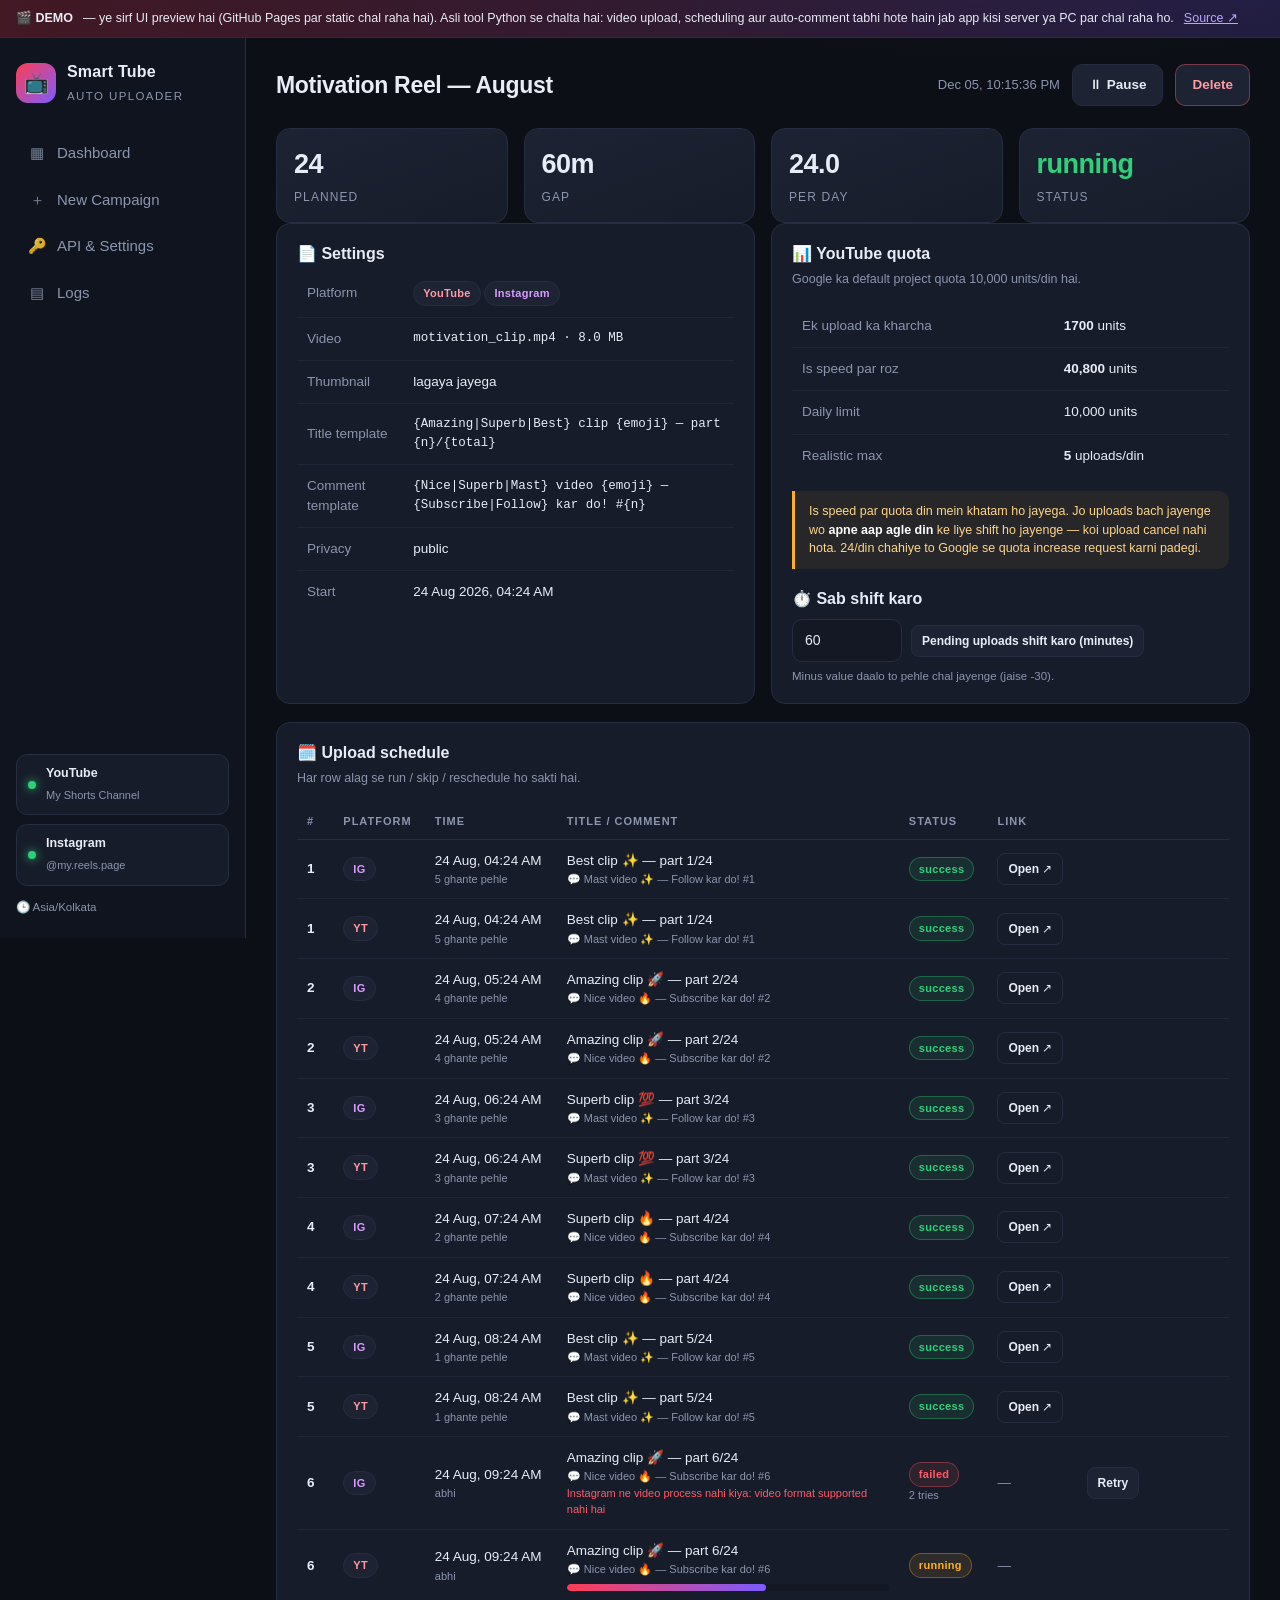
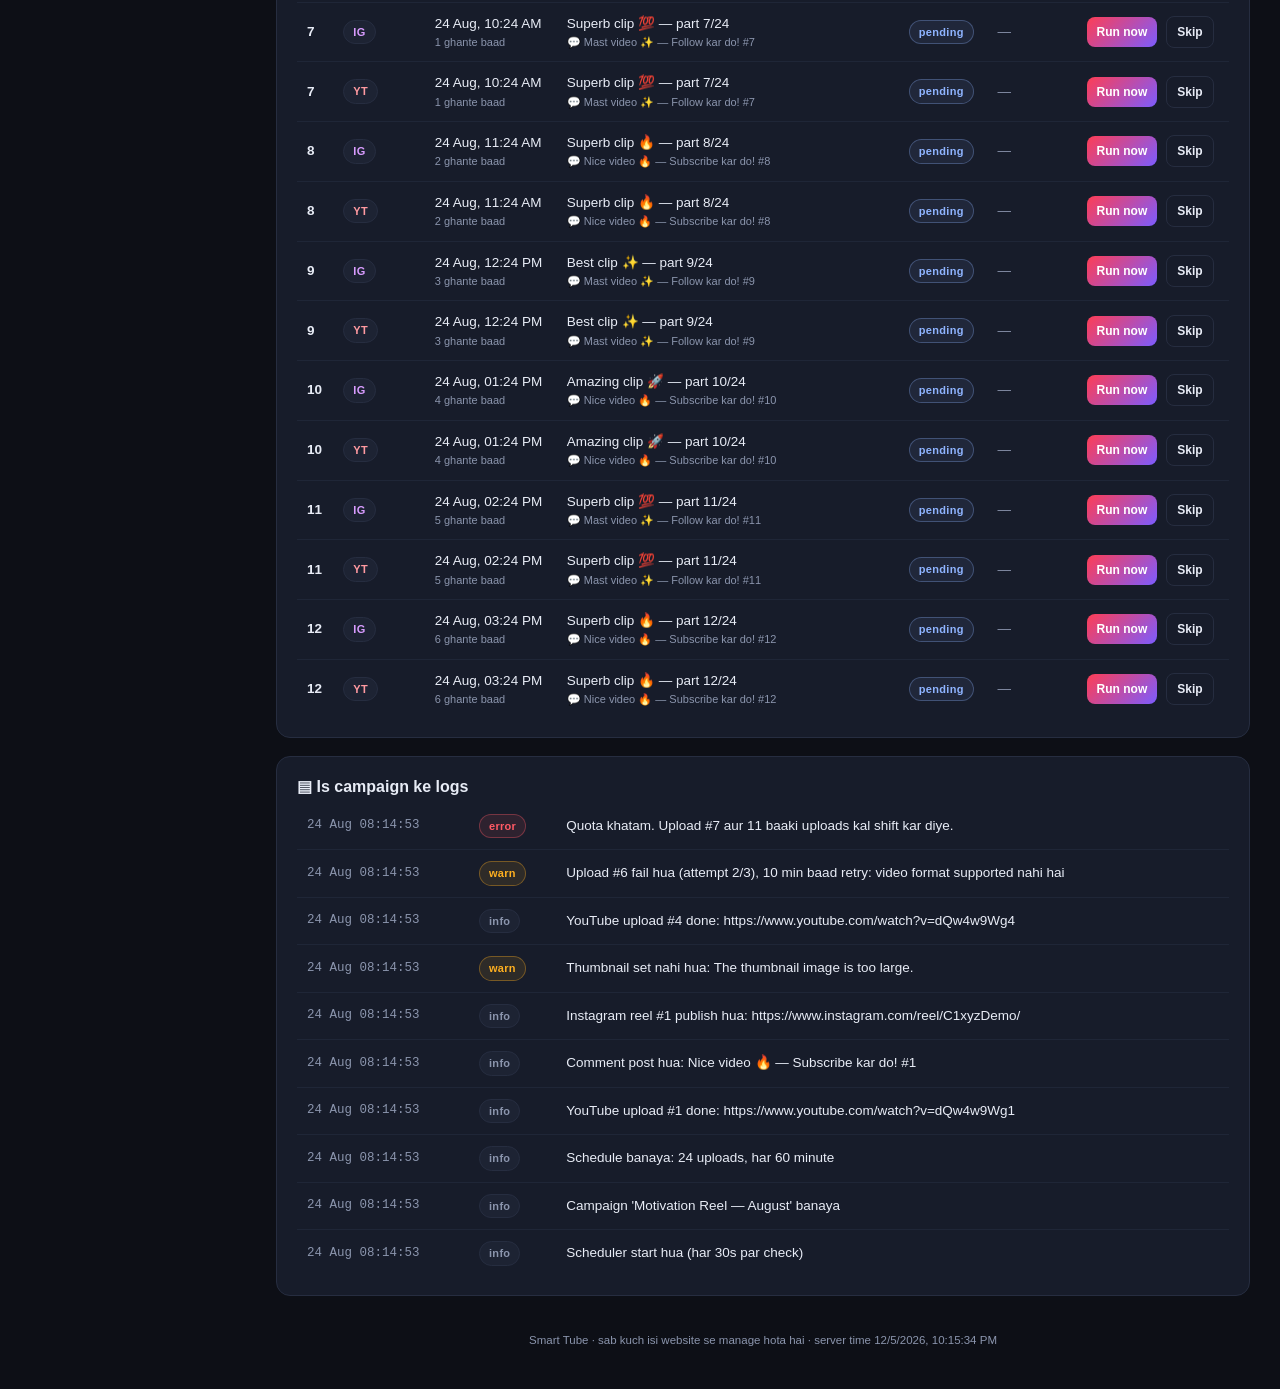
==== commit cfb5819d: "Make Connect YouTube save the typed keys instead of discarding them On /enter, "Save keys" was a sub" ====
--- a/docs/campaign.html
+++ b/docs/campaign.html
@@ -116,7 +116,7 @@
         <tr><td class="muted">Title template</td><td class="mono">{Amazing|Superb|Best} clip {emoji} — part {n}/{total}</td></tr>
         <tr><td class="muted">Comment template</td><td class="mono">{Nice|Superb|Mast} video {emoji} — {Subscribe|Follow} kar do! #{n}</td></tr>
         <tr><td class="muted">Privacy</td><td>public</td></tr>
-        <tr><td class="muted">Start</td><td>24 Aug 2026, 03:25 AM</td></tr>
+        <tr><td class="muted">Start</td><td>24 Aug 2026, 04:24 AM</td></tr>
       </tbody>
     </table>
   </div>
@@ -165,7 +165,7 @@
           <td><span class="tag ig">
             IG</span></td>
           <td>
-            24 Aug, 03:25 AM
+            24 Aug, 04:24 AM
             <div class="muted" style="font-size:11px">5 ghante pehle</div>
           </td>
           <td style="max-width:330px">
@@ -197,7 +197,7 @@
           <td><span class="tag yt">
             YT</span></td>
           <td>
-            24 Aug, 03:25 AM
+            24 Aug, 04:24 AM
             <div class="muted" style="font-size:11px">5 ghante pehle</div>
           </td>
           <td style="max-width:330px">
@@ -229,7 +229,7 @@
           <td><span class="tag ig">
             IG</span></td>
           <td>
-            24 Aug, 04:25 AM
+            24 Aug, 05:24 AM
             <div class="muted" style="font-size:11px">4 ghante pehle</div>
           </td>
           <td style="max-width:330px">
@@ -261,7 +261,7 @@
           <td><span class="tag yt">
             YT</span></td>
           <td>
-            24 Aug, 04:25 AM
+            24 Aug, 05:24 AM
             <div class="muted" style="font-size:11px">4 ghante pehle</div>
           </td>
           <td style="max-width:330px">
@@ -293,7 +293,7 @@
           <td><span class="tag ig">
             IG</span></td>
           <td>
-            24 Aug, 05:25 AM
+            24 Aug, 06:24 AM
             <div class="muted" style="font-size:11px">3 ghante pehle</div>
           </td>
           <td style="max-width:330px">
@@ -325,7 +325,7 @@
           <td><span class="tag yt">
             YT</span></td>
           <td>
-            24 Aug, 05:25 AM
+            24 Aug, 06:24 AM
             <div class="muted" style="font-size:11px">3 ghante pehle</div>
           </td>
           <td style="max-width:330px">
@@ -357,7 +357,7 @@
           <td><span class="tag ig">
             IG</span></td>
           <td>
-            24 Aug, 06:25 AM
+            24 Aug, 07:24 AM
             <div class="muted" style="font-size:11px">2 ghante pehle</div>
           </td>
           <td style="max-width:330px">
@@ -389,7 +389,7 @@
           <td><span class="tag yt">
             YT</span></td>
           <td>
-            24 Aug, 06:25 AM
+            24 Aug, 07:24 AM
             <div class="muted" style="font-size:11px">2 ghante pehle</div>
           </td>
           <td style="max-width:330px">
@@ -421,7 +421,7 @@
           <td><span class="tag ig">
             IG</span></td>
           <td>
-            24 Aug, 07:25 AM
+            24 Aug, 08:24 AM
             <div class="muted" style="font-size:11px">1 ghante pehle</div>
           </td>
           <td style="max-width:330px">
@@ -453,7 +453,7 @@
           <td><span class="tag yt">
             YT</span></td>
           <td>
-            24 Aug, 07:25 AM
+            24 Aug, 08:24 AM
             <div class="muted" style="font-size:11px">1 ghante pehle</div>
           </td>
           <td style="max-width:330px">
@@ -485,7 +485,7 @@
           <td><span class="tag ig">
             IG</span></td>
           <td>
-            24 Aug, 08:25 AM
+            24 Aug, 09:24 AM
             <div class="muted" style="font-size:11px">abhi</div>
           </td>
           <td style="max-width:330px">
@@ -521,7 +521,7 @@
           <td><span class="tag yt">
             YT</span></td>
           <td>
-            24 Aug, 08:25 AM
+            24 Aug, 09:24 AM
             <div class="muted" style="font-size:11px">abhi</div>
           </td>
           <td style="max-width:330px">
@@ -555,7 +555,7 @@
           <td><span class="tag ig">
             IG</span></td>
           <td>
-            24 Aug, 09:25 AM
+            24 Aug, 10:24 AM
             <div class="muted" style="font-size:11px">1 ghante baad</div>
           </td>
           <td style="max-width:330px">
@@ -592,7 +592,7 @@
           <td><span class="tag yt">
             YT</span></td>
           <td>
-            24 Aug, 09:25 AM
+            24 Aug, 10:24 AM
             <div class="muted" style="font-size:11px">1 ghante baad</div>
           </td>
           <td style="max-width:330px">
@@ -629,7 +629,7 @@
           <td><span class="tag ig">
             IG</span></td>
           <td>
-            24 Aug, 10:25 AM
+            24 Aug, 11:24 AM
             <div class="muted" style="font-size:11px">2 ghante baad</div>
           </td>
           <td style="max-width:330px">
@@ -666,7 +666,7 @@
           <td><span class="tag yt">
             YT</span></td>
           <td>
-            24 Aug, 10:25 AM
+            24 Aug, 11:24 AM
             <div class="muted" style="font-size:11px">2 ghante baad</div>
           </td>
           <td style="max-width:330px">
@@ -703,7 +703,7 @@
           <td><span class="tag ig">
             IG</span></td>
           <td>
-            24 Aug, 11:25 AM
+            24 Aug, 12:24 PM
             <div class="muted" style="font-size:11px">3 ghante baad</div>
           </td>
           <td style="max-width:330px">
@@ -740,7 +740,7 @@
           <td><span class="tag yt">
             YT</span></td>
           <td>
-            24 Aug, 11:25 AM
+            24 Aug, 12:24 PM
             <div class="muted" style="font-size:11px">3 ghante baad</div>
           </td>
           <td style="max-width:330px">
@@ -777,7 +777,7 @@
           <td><span class="tag ig">
             IG</span></td>
           <td>
-            24 Aug, 12:25 PM
+            24 Aug, 01:24 PM
             <div class="muted" style="font-size:11px">4 ghante baad</div>
           </td>
           <td style="max-width:330px">
@@ -814,7 +814,7 @@
           <td><span class="tag yt">
             YT</span></td>
           <td>
-            24 Aug, 12:25 PM
+            24 Aug, 01:24 PM
             <div class="muted" style="font-size:11px">4 ghante baad</div>
           </td>
           <td style="max-width:330px">
@@ -851,7 +851,7 @@
           <td><span class="tag ig">
             IG</span></td>
           <td>
-            24 Aug, 01:25 PM
+            24 Aug, 02:24 PM
             <div class="muted" style="font-size:11px">5 ghante baad</div>
           </td>
           <td style="max-width:330px">
@@ -888,7 +888,7 @@
           <td><span class="tag yt">
             YT</span></td>
           <td>
-            24 Aug, 01:25 PM
+            24 Aug, 02:24 PM
             <div class="muted" style="font-size:11px">5 ghante baad</div>
           </td>
           <td style="max-width:330px">
@@ -925,7 +925,7 @@
           <td><span class="tag ig">
             IG</span></td>
           <td>
-            24 Aug, 02:25 PM
+            24 Aug, 03:24 PM
             <div class="muted" style="font-size:11px">6 ghante baad</div>
           </td>
           <td style="max-width:330px">
@@ -962,7 +962,7 @@
           <td><span class="tag yt">
             YT</span></td>
           <td>
-            24 Aug, 02:25 PM
+            24 Aug, 03:24 PM
             <div class="muted" style="font-size:11px">6 ghante baad</div>
           </td>
           <td style="max-width:330px">
@@ -1007,61 +1007,61 @@
         <tbody>
         
           <tr>
-            <td class="muted mono" style="white-space:nowrap">24 Aug 07:15:25</td>
+            <td class="muted mono" style="white-space:nowrap">24 Aug 08:14:53</td>
             <td><span class="tag failed">error</span></td>
             <td>Quota khatam. Upload #7 aur 11 baaki uploads kal shift kar diye.</td>
           </tr>
         
           <tr>
-            <td class="muted mono" style="white-space:nowrap">24 Aug 07:15:25</td>
+            <td class="muted mono" style="white-space:nowrap">24 Aug 08:14:53</td>
             <td><span class="tag running">warn</span></td>
             <td>Upload #6 fail hua (attempt 2/3), 10 min baad retry: video format supported nahi hai</td>
           </tr>
         
           <tr>
-            <td class="muted mono" style="white-space:nowrap">24 Aug 07:15:25</td>
+            <td class="muted mono" style="white-space:nowrap">24 Aug 08:14:53</td>
             <td><span class="tag ">info</span></td>
             <td>YouTube upload #4 done: https://www.youtube.com/watch?v=dQw4w9Wg4</td>
           </tr>
         
           <tr>
-            <td class="muted mono" style="white-space:nowrap">24 Aug 07:15:25</td>
+            <td class="muted mono" style="white-space:nowrap">24 Aug 08:14:53</td>
             <td><span class="tag running">warn</span></td>
             <td>Thumbnail set nahi hua: The thumbnail image is too large.</td>
           </tr>
         
           <tr>
-            <td class="muted mono" style="white-space:nowrap">24 Aug 07:15:25</td>
+            <td class="muted mono" style="white-space:nowrap">24 Aug 08:14:53</td>
             <td><span class="tag ">info</span></td>
             <td>Instagram reel #1 publish hua: https://www.instagram.com/reel/C1xyzDemo/</td>
           </tr>
         
           <tr>
-            <td class="muted mono" style="white-space:nowrap">24 Aug 07:15:25</td>
+            <td class="muted mono" style="white-space:nowrap">24 Aug 08:14:53</td>
             <td><span class="tag ">info</span></td>
             <td>Comment post hua: Nice video 🔥 — Subscribe kar do! #1</td>
           </tr>
         
           <tr>
-            <td class="muted mono" style="white-space:nowrap">24 Aug 07:15:25</td>
+            <td class="muted mono" style="white-space:nowrap">24 Aug 08:14:53</td>
             <td><span class="tag ">info</span></td>
             <td>YouTube upload #1 done: https://www.youtube.com/watch?v=dQw4w9Wg1</td>
           </tr>
         
           <tr>
-            <td class="muted mono" style="white-space:nowrap">24 Aug 07:15:25</td>
+            <td class="muted mono" style="white-space:nowrap">24 Aug 08:14:53</td>
             <td><span class="tag ">info</span></td>
             <td>Schedule banaya: 24 uploads, har 60 minute</td>
           </tr>
         
           <tr>
-            <td class="muted mono" style="white-space:nowrap">24 Aug 07:15:25</td>
+            <td class="muted mono" style="white-space:nowrap">24 Aug 08:14:53</td>
             <td><span class="tag ">info</span></td>
             <td>Campaign &#39;Motivation Reel — August&#39; banaya</td>
           </tr>
         
           <tr>
-            <td class="muted mono" style="white-space:nowrap">24 Aug 07:15:25</td>
+            <td class="muted mono" style="white-space:nowrap">24 Aug 08:14:53</td>
             <td><span class="tag ">info</span></td>
             <td>Scheduler start hua (har 30s par check)</td>
           </tr>
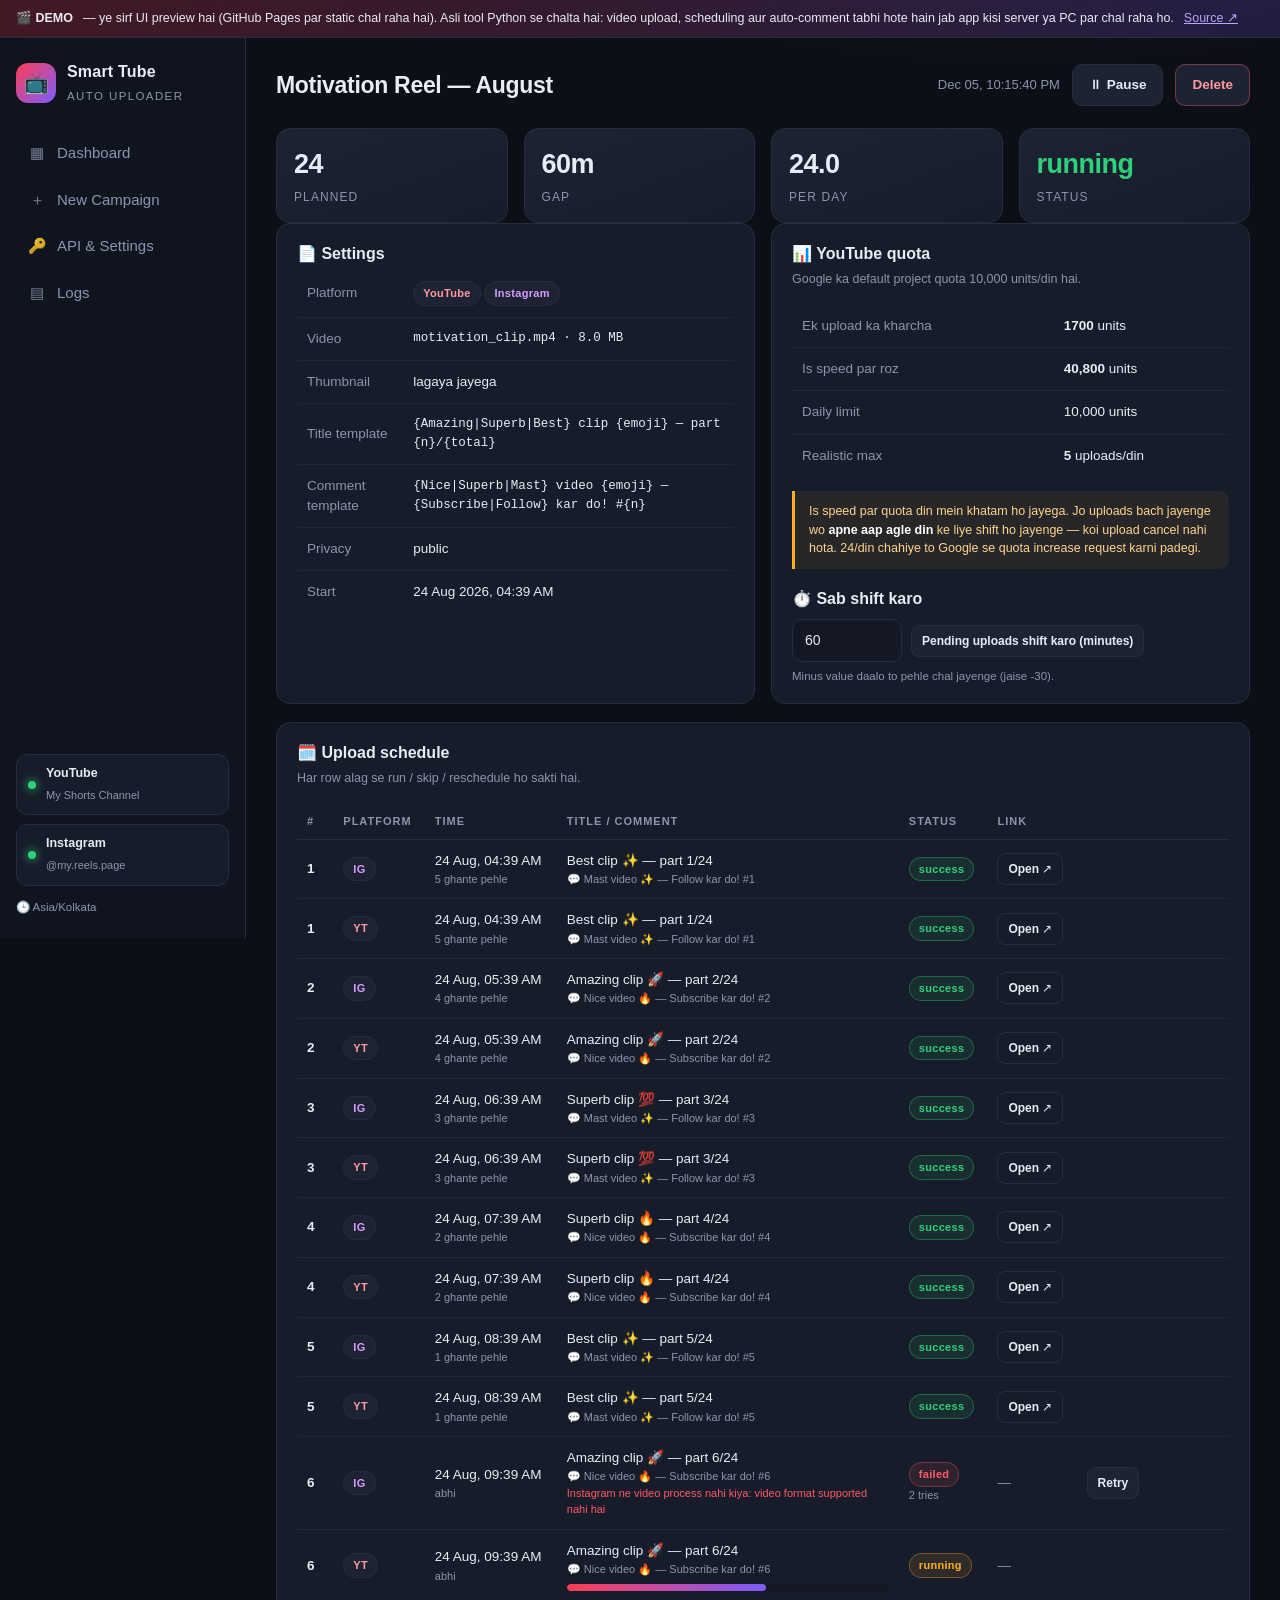
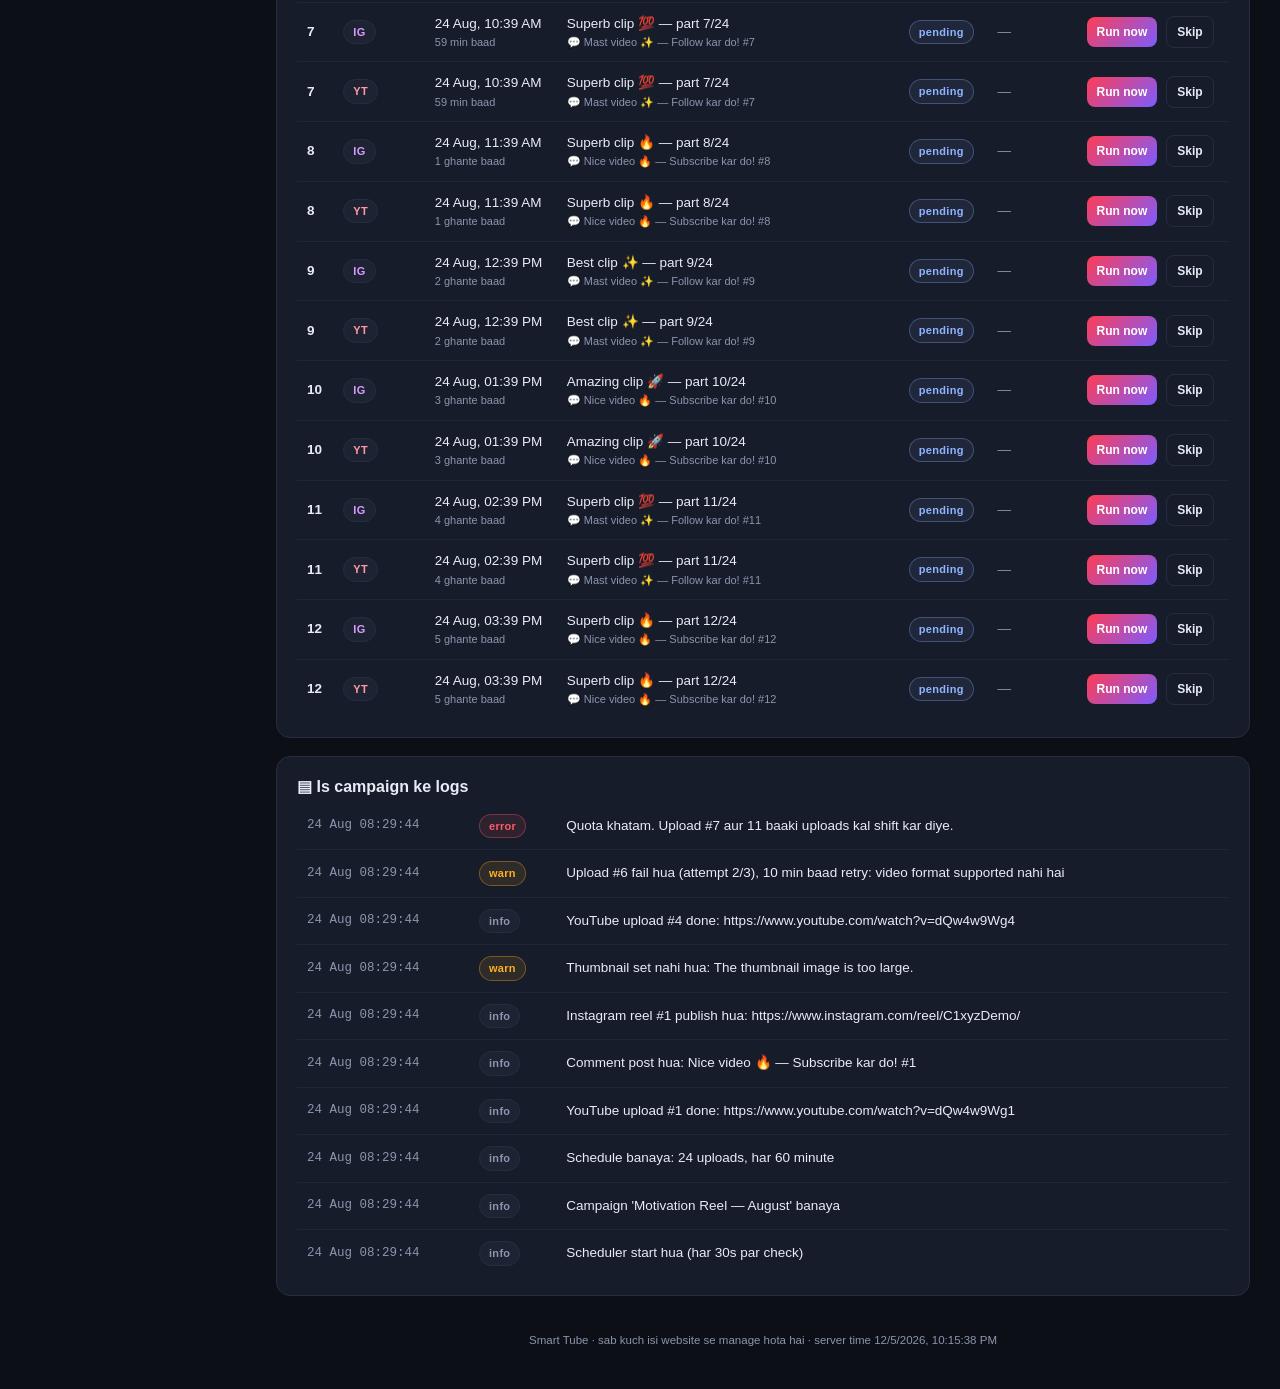
==== commit 15fd3df5: "Detect the public base URL from the request when it is not configured The OAuth redirect URI is buil" ====
--- a/docs/campaign.html
+++ b/docs/campaign.html
@@ -116,7 +116,7 @@
         <tr><td class="muted">Title template</td><td class="mono">{Amazing|Superb|Best} clip {emoji} — part {n}/{total}</td></tr>
         <tr><td class="muted">Comment template</td><td class="mono">{Nice|Superb|Mast} video {emoji} — {Subscribe|Follow} kar do! #{n}</td></tr>
         <tr><td class="muted">Privacy</td><td>public</td></tr>
-        <tr><td class="muted">Start</td><td>24 Aug 2026, 04:24 AM</td></tr>
+        <tr><td class="muted">Start</td><td>24 Aug 2026, 04:39 AM</td></tr>
       </tbody>
     </table>
   </div>
@@ -165,7 +165,7 @@
           <td><span class="tag ig">
             IG</span></td>
           <td>
-            24 Aug, 04:24 AM
+            24 Aug, 04:39 AM
             <div class="muted" style="font-size:11px">5 ghante pehle</div>
           </td>
           <td style="max-width:330px">
@@ -197,7 +197,7 @@
           <td><span class="tag yt">
             YT</span></td>
           <td>
-            24 Aug, 04:24 AM
+            24 Aug, 04:39 AM
             <div class="muted" style="font-size:11px">5 ghante pehle</div>
           </td>
           <td style="max-width:330px">
@@ -229,7 +229,7 @@
           <td><span class="tag ig">
             IG</span></td>
           <td>
-            24 Aug, 05:24 AM
+            24 Aug, 05:39 AM
             <div class="muted" style="font-size:11px">4 ghante pehle</div>
           </td>
           <td style="max-width:330px">
@@ -261,7 +261,7 @@
           <td><span class="tag yt">
             YT</span></td>
           <td>
-            24 Aug, 05:24 AM
+            24 Aug, 05:39 AM
             <div class="muted" style="font-size:11px">4 ghante pehle</div>
           </td>
           <td style="max-width:330px">
@@ -293,7 +293,7 @@
           <td><span class="tag ig">
             IG</span></td>
           <td>
-            24 Aug, 06:24 AM
+            24 Aug, 06:39 AM
             <div class="muted" style="font-size:11px">3 ghante pehle</div>
           </td>
           <td style="max-width:330px">
@@ -325,7 +325,7 @@
           <td><span class="tag yt">
             YT</span></td>
           <td>
-            24 Aug, 06:24 AM
+            24 Aug, 06:39 AM
             <div class="muted" style="font-size:11px">3 ghante pehle</div>
           </td>
           <td style="max-width:330px">
@@ -357,7 +357,7 @@
           <td><span class="tag ig">
             IG</span></td>
           <td>
-            24 Aug, 07:24 AM
+            24 Aug, 07:39 AM
             <div class="muted" style="font-size:11px">2 ghante pehle</div>
           </td>
           <td style="max-width:330px">
@@ -389,7 +389,7 @@
           <td><span class="tag yt">
             YT</span></td>
           <td>
-            24 Aug, 07:24 AM
+            24 Aug, 07:39 AM
             <div class="muted" style="font-size:11px">2 ghante pehle</div>
           </td>
           <td style="max-width:330px">
@@ -421,7 +421,7 @@
           <td><span class="tag ig">
             IG</span></td>
           <td>
-            24 Aug, 08:24 AM
+            24 Aug, 08:39 AM
             <div class="muted" style="font-size:11px">1 ghante pehle</div>
           </td>
           <td style="max-width:330px">
@@ -453,7 +453,7 @@
           <td><span class="tag yt">
             YT</span></td>
           <td>
-            24 Aug, 08:24 AM
+            24 Aug, 08:39 AM
             <div class="muted" style="font-size:11px">1 ghante pehle</div>
           </td>
           <td style="max-width:330px">
@@ -485,7 +485,7 @@
           <td><span class="tag ig">
             IG</span></td>
           <td>
-            24 Aug, 09:24 AM
+            24 Aug, 09:39 AM
             <div class="muted" style="font-size:11px">abhi</div>
           </td>
           <td style="max-width:330px">
@@ -521,7 +521,7 @@
           <td><span class="tag yt">
             YT</span></td>
           <td>
-            24 Aug, 09:24 AM
+            24 Aug, 09:39 AM
             <div class="muted" style="font-size:11px">abhi</div>
           </td>
           <td style="max-width:330px">
@@ -555,8 +555,8 @@
           <td><span class="tag ig">
             IG</span></td>
           <td>
-            24 Aug, 10:24 AM
-            <div class="muted" style="font-size:11px">1 ghante baad</div>
+            24 Aug, 10:39 AM
+            <div class="muted" style="font-size:11px">59 min baad</div>
           </td>
           <td style="max-width:330px">
             Superb clip 💯 — part 7/24
@@ -592,8 +592,8 @@
           <td><span class="tag yt">
             YT</span></td>
           <td>
-            24 Aug, 10:24 AM
-            <div class="muted" style="font-size:11px">1 ghante baad</div>
+            24 Aug, 10:39 AM
+            <div class="muted" style="font-size:11px">59 min baad</div>
           </td>
           <td style="max-width:330px">
             Superb clip 💯 — part 7/24
@@ -629,8 +629,8 @@
           <td><span class="tag ig">
             IG</span></td>
           <td>
-            24 Aug, 11:24 AM
-            <div class="muted" style="font-size:11px">2 ghante baad</div>
+            24 Aug, 11:39 AM
+            <div class="muted" style="font-size:11px">1 ghante baad</div>
           </td>
           <td style="max-width:330px">
             Superb clip 🔥 — part 8/24
@@ -666,8 +666,8 @@
           <td><span class="tag yt">
             YT</span></td>
           <td>
-            24 Aug, 11:24 AM
-            <div class="muted" style="font-size:11px">2 ghante baad</div>
+            24 Aug, 11:39 AM
+            <div class="muted" style="font-size:11px">1 ghante baad</div>
           </td>
           <td style="max-width:330px">
             Superb clip 🔥 — part 8/24
@@ -703,8 +703,8 @@
           <td><span class="tag ig">
             IG</span></td>
           <td>
-            24 Aug, 12:24 PM
-            <div class="muted" style="font-size:11px">3 ghante baad</div>
+            24 Aug, 12:39 PM
+            <div class="muted" style="font-size:11px">2 ghante baad</div>
           </td>
           <td style="max-width:330px">
             Best clip ✨ — part 9/24
@@ -740,8 +740,8 @@
           <td><span class="tag yt">
             YT</span></td>
           <td>
-            24 Aug, 12:24 PM
-            <div class="muted" style="font-size:11px">3 ghante baad</div>
+            24 Aug, 12:39 PM
+            <div class="muted" style="font-size:11px">2 ghante baad</div>
           </td>
           <td style="max-width:330px">
             Best clip ✨ — part 9/24
@@ -777,8 +777,8 @@
           <td><span class="tag ig">
             IG</span></td>
           <td>
-            24 Aug, 01:24 PM
-            <div class="muted" style="font-size:11px">4 ghante baad</div>
+            24 Aug, 01:39 PM
+            <div class="muted" style="font-size:11px">3 ghante baad</div>
           </td>
           <td style="max-width:330px">
             Amazing clip 🚀 — part 10/24
@@ -814,8 +814,8 @@
           <td><span class="tag yt">
             YT</span></td>
           <td>
-            24 Aug, 01:24 PM
-            <div class="muted" style="font-size:11px">4 ghante baad</div>
+            24 Aug, 01:39 PM
+            <div class="muted" style="font-size:11px">3 ghante baad</div>
           </td>
           <td style="max-width:330px">
             Amazing clip 🚀 — part 10/24
@@ -851,8 +851,8 @@
           <td><span class="tag ig">
             IG</span></td>
           <td>
-            24 Aug, 02:24 PM
-            <div class="muted" style="font-size:11px">5 ghante baad</div>
+            24 Aug, 02:39 PM
+            <div class="muted" style="font-size:11px">4 ghante baad</div>
           </td>
           <td style="max-width:330px">
             Superb clip 💯 — part 11/24
@@ -888,8 +888,8 @@
           <td><span class="tag yt">
             YT</span></td>
           <td>
-            24 Aug, 02:24 PM
-            <div class="muted" style="font-size:11px">5 ghante baad</div>
+            24 Aug, 02:39 PM
+            <div class="muted" style="font-size:11px">4 ghante baad</div>
           </td>
           <td style="max-width:330px">
             Superb clip 💯 — part 11/24
@@ -925,8 +925,8 @@
           <td><span class="tag ig">
             IG</span></td>
           <td>
-            24 Aug, 03:24 PM
-            <div class="muted" style="font-size:11px">6 ghante baad</div>
+            24 Aug, 03:39 PM
+            <div class="muted" style="font-size:11px">5 ghante baad</div>
           </td>
           <td style="max-width:330px">
             Superb clip 🔥 — part 12/24
@@ -962,8 +962,8 @@
           <td><span class="tag yt">
             YT</span></td>
           <td>
-            24 Aug, 03:24 PM
-            <div class="muted" style="font-size:11px">6 ghante baad</div>
+            24 Aug, 03:39 PM
+            <div class="muted" style="font-size:11px">5 ghante baad</div>
           </td>
           <td style="max-width:330px">
             Superb clip 🔥 — part 12/24
@@ -1007,61 +1007,61 @@
         <tbody>
         
           <tr>
-            <td class="muted mono" style="white-space:nowrap">24 Aug 08:14:53</td>
+            <td class="muted mono" style="white-space:nowrap">24 Aug 08:29:44</td>
             <td><span class="tag failed">error</span></td>
             <td>Quota khatam. Upload #7 aur 11 baaki uploads kal shift kar diye.</td>
           </tr>
         
           <tr>
-            <td class="muted mono" style="white-space:nowrap">24 Aug 08:14:53</td>
+            <td class="muted mono" style="white-space:nowrap">24 Aug 08:29:44</td>
             <td><span class="tag running">warn</span></td>
             <td>Upload #6 fail hua (attempt 2/3), 10 min baad retry: video format supported nahi hai</td>
           </tr>
         
           <tr>
-            <td class="muted mono" style="white-space:nowrap">24 Aug 08:14:53</td>
+            <td class="muted mono" style="white-space:nowrap">24 Aug 08:29:44</td>
             <td><span class="tag ">info</span></td>
             <td>YouTube upload #4 done: https://www.youtube.com/watch?v=dQw4w9Wg4</td>
           </tr>
         
           <tr>
-            <td class="muted mono" style="white-space:nowrap">24 Aug 08:14:53</td>
+            <td class="muted mono" style="white-space:nowrap">24 Aug 08:29:44</td>
             <td><span class="tag running">warn</span></td>
             <td>Thumbnail set nahi hua: The thumbnail image is too large.</td>
           </tr>
         
           <tr>
-            <td class="muted mono" style="white-space:nowrap">24 Aug 08:14:53</td>
+            <td class="muted mono" style="white-space:nowrap">24 Aug 08:29:44</td>
             <td><span class="tag ">info</span></td>
             <td>Instagram reel #1 publish hua: https://www.instagram.com/reel/C1xyzDemo/</td>
           </tr>
         
           <tr>
-            <td class="muted mono" style="white-space:nowrap">24 Aug 08:14:53</td>
+            <td class="muted mono" style="white-space:nowrap">24 Aug 08:29:44</td>
             <td><span class="tag ">info</span></td>
             <td>Comment post hua: Nice video 🔥 — Subscribe kar do! #1</td>
           </tr>
         
           <tr>
-            <td class="muted mono" style="white-space:nowrap">24 Aug 08:14:53</td>
+            <td class="muted mono" style="white-space:nowrap">24 Aug 08:29:44</td>
             <td><span class="tag ">info</span></td>
             <td>YouTube upload #1 done: https://www.youtube.com/watch?v=dQw4w9Wg1</td>
           </tr>
         
           <tr>
-            <td class="muted mono" style="white-space:nowrap">24 Aug 08:14:53</td>
+            <td class="muted mono" style="white-space:nowrap">24 Aug 08:29:44</td>
             <td><span class="tag ">info</span></td>
             <td>Schedule banaya: 24 uploads, har 60 minute</td>
           </tr>
         
           <tr>
-            <td class="muted mono" style="white-space:nowrap">24 Aug 08:14:53</td>
+            <td class="muted mono" style="white-space:nowrap">24 Aug 08:29:44</td>
             <td><span class="tag ">info</span></td>
             <td>Campaign &#39;Motivation Reel — August&#39; banaya</td>
           </tr>
         
           <tr>
-            <td class="muted mono" style="white-space:nowrap">24 Aug 08:14:53</td>
+            <td class="muted mono" style="white-space:nowrap">24 Aug 08:29:44</td>
             <td><span class="tag ">info</span></td>
             <td>Scheduler start hua (har 30s par check)</td>
           </tr>
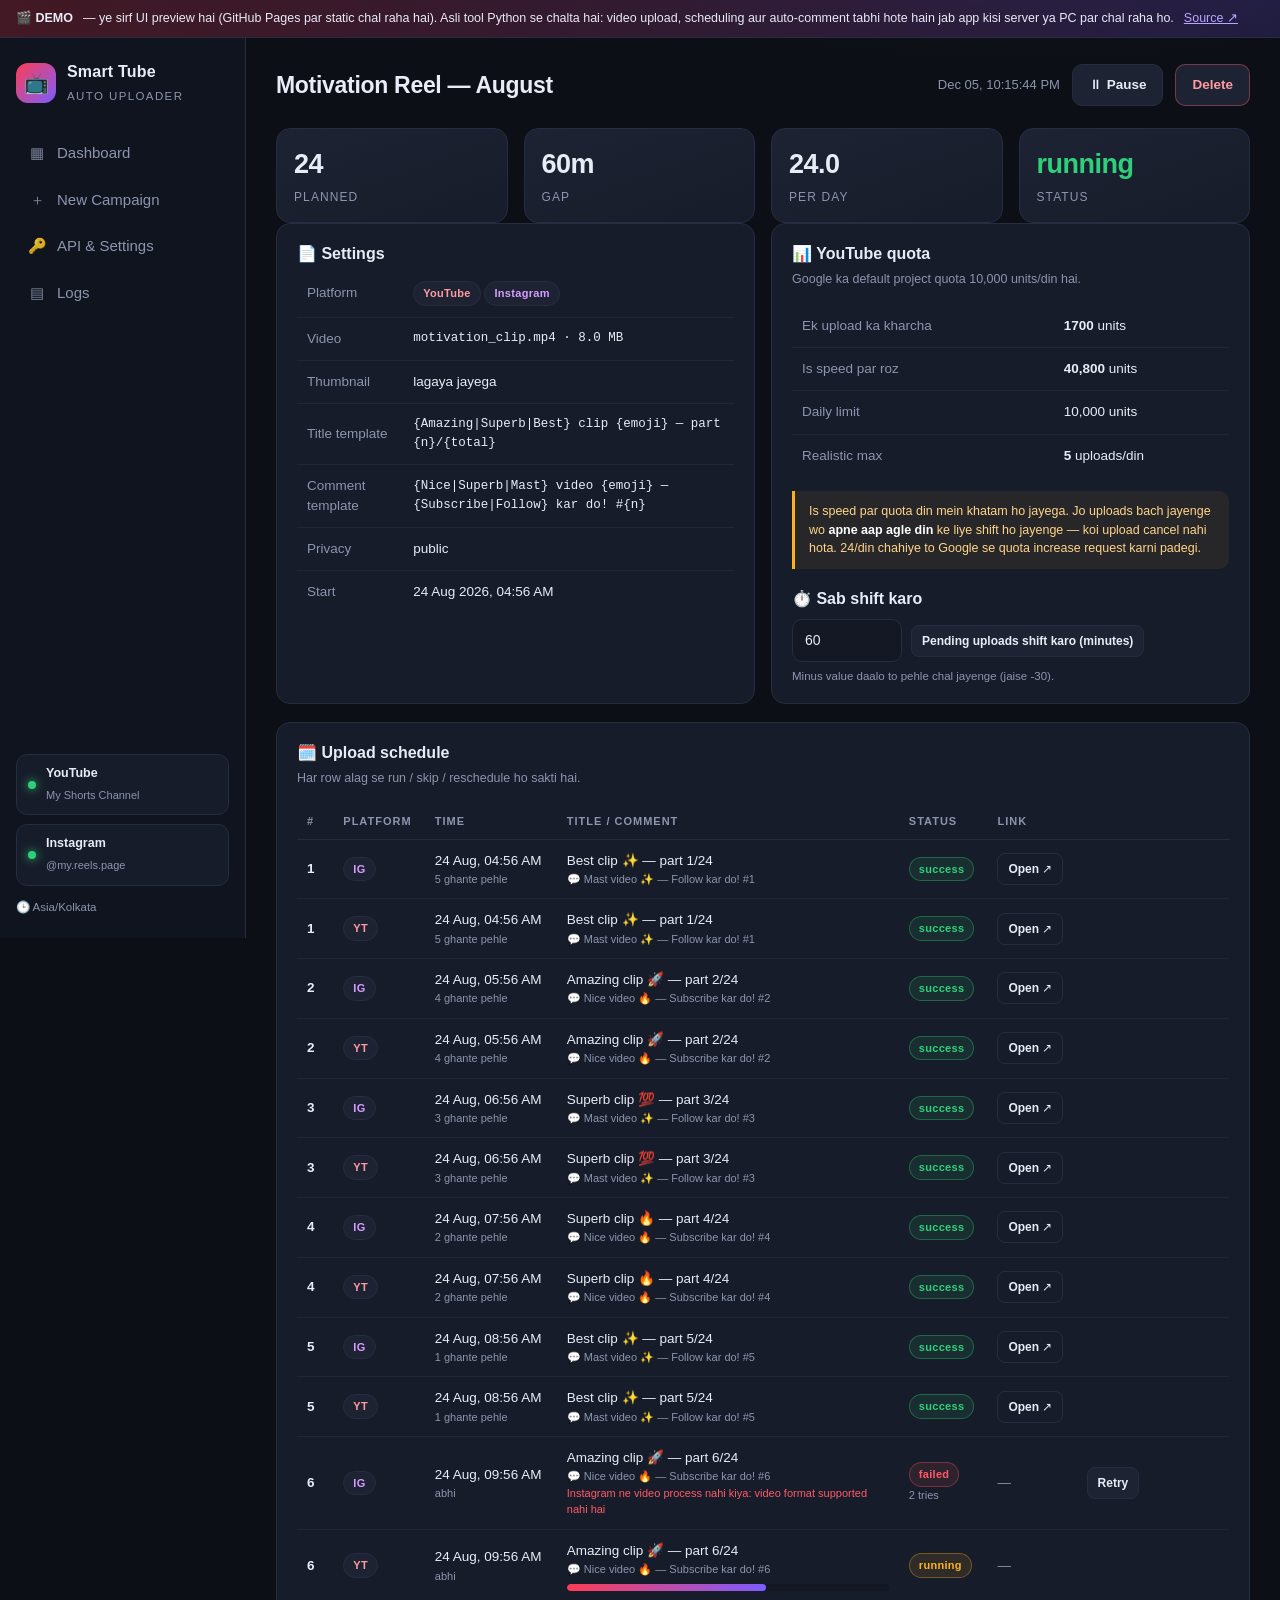
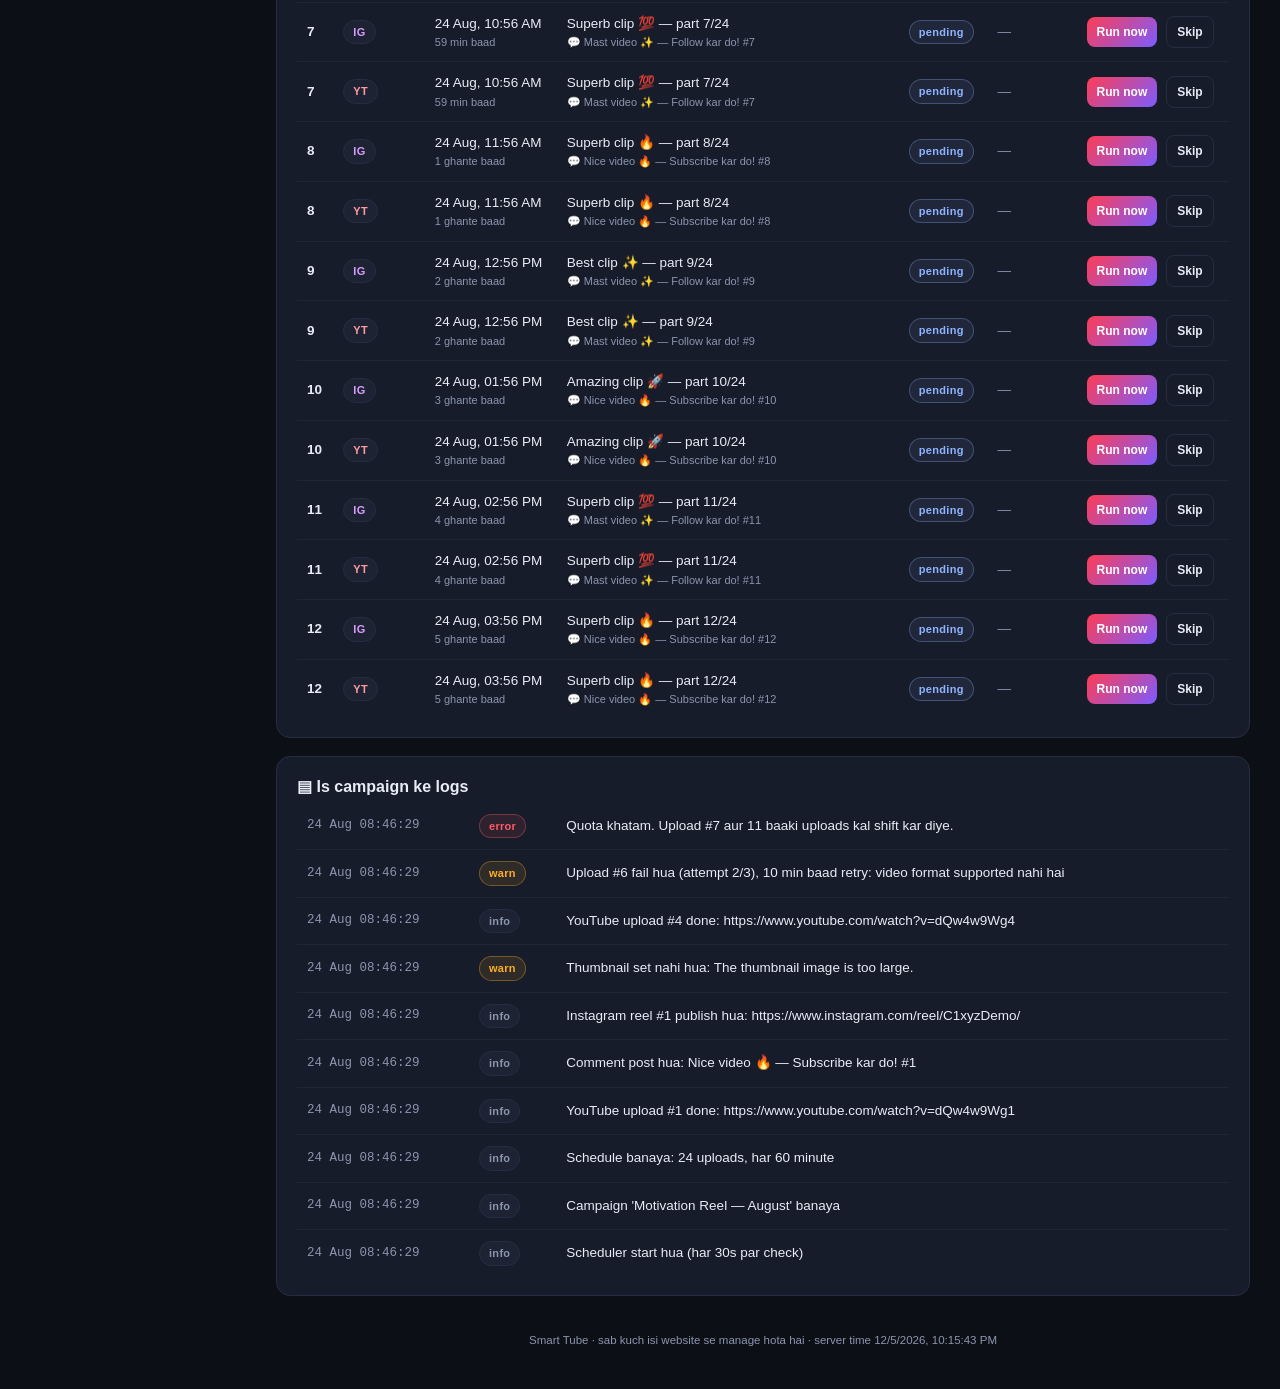
==== commit c182582e: "Stop a pasted callback URL from doubling the redirect URI The Public base URL field sits right under" ====
--- a/docs/campaign.html
+++ b/docs/campaign.html
@@ -116,7 +116,7 @@
         <tr><td class="muted">Title template</td><td class="mono">{Amazing|Superb|Best} clip {emoji} — part {n}/{total}</td></tr>
         <tr><td class="muted">Comment template</td><td class="mono">{Nice|Superb|Mast} video {emoji} — {Subscribe|Follow} kar do! #{n}</td></tr>
         <tr><td class="muted">Privacy</td><td>public</td></tr>
-        <tr><td class="muted">Start</td><td>24 Aug 2026, 04:39 AM</td></tr>
+        <tr><td class="muted">Start</td><td>24 Aug 2026, 04:56 AM</td></tr>
       </tbody>
     </table>
   </div>
@@ -165,7 +165,7 @@
           <td><span class="tag ig">
             IG</span></td>
           <td>
-            24 Aug, 04:39 AM
+            24 Aug, 04:56 AM
             <div class="muted" style="font-size:11px">5 ghante pehle</div>
           </td>
           <td style="max-width:330px">
@@ -197,7 +197,7 @@
           <td><span class="tag yt">
             YT</span></td>
           <td>
-            24 Aug, 04:39 AM
+            24 Aug, 04:56 AM
             <div class="muted" style="font-size:11px">5 ghante pehle</div>
           </td>
           <td style="max-width:330px">
@@ -229,7 +229,7 @@
           <td><span class="tag ig">
             IG</span></td>
           <td>
-            24 Aug, 05:39 AM
+            24 Aug, 05:56 AM
             <div class="muted" style="font-size:11px">4 ghante pehle</div>
           </td>
           <td style="max-width:330px">
@@ -261,7 +261,7 @@
           <td><span class="tag yt">
             YT</span></td>
           <td>
-            24 Aug, 05:39 AM
+            24 Aug, 05:56 AM
             <div class="muted" style="font-size:11px">4 ghante pehle</div>
           </td>
           <td style="max-width:330px">
@@ -293,7 +293,7 @@
           <td><span class="tag ig">
             IG</span></td>
           <td>
-            24 Aug, 06:39 AM
+            24 Aug, 06:56 AM
             <div class="muted" style="font-size:11px">3 ghante pehle</div>
           </td>
           <td style="max-width:330px">
@@ -325,7 +325,7 @@
           <td><span class="tag yt">
             YT</span></td>
           <td>
-            24 Aug, 06:39 AM
+            24 Aug, 06:56 AM
             <div class="muted" style="font-size:11px">3 ghante pehle</div>
           </td>
           <td style="max-width:330px">
@@ -357,7 +357,7 @@
           <td><span class="tag ig">
             IG</span></td>
           <td>
-            24 Aug, 07:39 AM
+            24 Aug, 07:56 AM
             <div class="muted" style="font-size:11px">2 ghante pehle</div>
           </td>
           <td style="max-width:330px">
@@ -389,7 +389,7 @@
           <td><span class="tag yt">
             YT</span></td>
           <td>
-            24 Aug, 07:39 AM
+            24 Aug, 07:56 AM
             <div class="muted" style="font-size:11px">2 ghante pehle</div>
           </td>
           <td style="max-width:330px">
@@ -421,7 +421,7 @@
           <td><span class="tag ig">
             IG</span></td>
           <td>
-            24 Aug, 08:39 AM
+            24 Aug, 08:56 AM
             <div class="muted" style="font-size:11px">1 ghante pehle</div>
           </td>
           <td style="max-width:330px">
@@ -453,7 +453,7 @@
           <td><span class="tag yt">
             YT</span></td>
           <td>
-            24 Aug, 08:39 AM
+            24 Aug, 08:56 AM
             <div class="muted" style="font-size:11px">1 ghante pehle</div>
           </td>
           <td style="max-width:330px">
@@ -485,7 +485,7 @@
           <td><span class="tag ig">
             IG</span></td>
           <td>
-            24 Aug, 09:39 AM
+            24 Aug, 09:56 AM
             <div class="muted" style="font-size:11px">abhi</div>
           </td>
           <td style="max-width:330px">
@@ -521,7 +521,7 @@
           <td><span class="tag yt">
             YT</span></td>
           <td>
-            24 Aug, 09:39 AM
+            24 Aug, 09:56 AM
             <div class="muted" style="font-size:11px">abhi</div>
           </td>
           <td style="max-width:330px">
@@ -555,7 +555,7 @@
           <td><span class="tag ig">
             IG</span></td>
           <td>
-            24 Aug, 10:39 AM
+            24 Aug, 10:56 AM
             <div class="muted" style="font-size:11px">59 min baad</div>
           </td>
           <td style="max-width:330px">
@@ -592,7 +592,7 @@
           <td><span class="tag yt">
             YT</span></td>
           <td>
-            24 Aug, 10:39 AM
+            24 Aug, 10:56 AM
             <div class="muted" style="font-size:11px">59 min baad</div>
           </td>
           <td style="max-width:330px">
@@ -629,7 +629,7 @@
           <td><span class="tag ig">
             IG</span></td>
           <td>
-            24 Aug, 11:39 AM
+            24 Aug, 11:56 AM
             <div class="muted" style="font-size:11px">1 ghante baad</div>
           </td>
           <td style="max-width:330px">
@@ -666,7 +666,7 @@
           <td><span class="tag yt">
             YT</span></td>
           <td>
-            24 Aug, 11:39 AM
+            24 Aug, 11:56 AM
             <div class="muted" style="font-size:11px">1 ghante baad</div>
           </td>
           <td style="max-width:330px">
@@ -703,7 +703,7 @@
           <td><span class="tag ig">
             IG</span></td>
           <td>
-            24 Aug, 12:39 PM
+            24 Aug, 12:56 PM
             <div class="muted" style="font-size:11px">2 ghante baad</div>
           </td>
           <td style="max-width:330px">
@@ -740,7 +740,7 @@
           <td><span class="tag yt">
             YT</span></td>
           <td>
-            24 Aug, 12:39 PM
+            24 Aug, 12:56 PM
             <div class="muted" style="font-size:11px">2 ghante baad</div>
           </td>
           <td style="max-width:330px">
@@ -777,7 +777,7 @@
           <td><span class="tag ig">
             IG</span></td>
           <td>
-            24 Aug, 01:39 PM
+            24 Aug, 01:56 PM
             <div class="muted" style="font-size:11px">3 ghante baad</div>
           </td>
           <td style="max-width:330px">
@@ -814,7 +814,7 @@
           <td><span class="tag yt">
             YT</span></td>
           <td>
-            24 Aug, 01:39 PM
+            24 Aug, 01:56 PM
             <div class="muted" style="font-size:11px">3 ghante baad</div>
           </td>
           <td style="max-width:330px">
@@ -851,7 +851,7 @@
           <td><span class="tag ig">
             IG</span></td>
           <td>
-            24 Aug, 02:39 PM
+            24 Aug, 02:56 PM
             <div class="muted" style="font-size:11px">4 ghante baad</div>
           </td>
           <td style="max-width:330px">
@@ -888,7 +888,7 @@
           <td><span class="tag yt">
             YT</span></td>
           <td>
-            24 Aug, 02:39 PM
+            24 Aug, 02:56 PM
             <div class="muted" style="font-size:11px">4 ghante baad</div>
           </td>
           <td style="max-width:330px">
@@ -925,7 +925,7 @@
           <td><span class="tag ig">
             IG</span></td>
           <td>
-            24 Aug, 03:39 PM
+            24 Aug, 03:56 PM
             <div class="muted" style="font-size:11px">5 ghante baad</div>
           </td>
           <td style="max-width:330px">
@@ -962,7 +962,7 @@
           <td><span class="tag yt">
             YT</span></td>
           <td>
-            24 Aug, 03:39 PM
+            24 Aug, 03:56 PM
             <div class="muted" style="font-size:11px">5 ghante baad</div>
           </td>
           <td style="max-width:330px">
@@ -1007,61 +1007,61 @@
         <tbody>
         
           <tr>
-            <td class="muted mono" style="white-space:nowrap">24 Aug 08:29:44</td>
+            <td class="muted mono" style="white-space:nowrap">24 Aug 08:46:29</td>
             <td><span class="tag failed">error</span></td>
             <td>Quota khatam. Upload #7 aur 11 baaki uploads kal shift kar diye.</td>
           </tr>
         
           <tr>
-            <td class="muted mono" style="white-space:nowrap">24 Aug 08:29:44</td>
+            <td class="muted mono" style="white-space:nowrap">24 Aug 08:46:29</td>
             <td><span class="tag running">warn</span></td>
             <td>Upload #6 fail hua (attempt 2/3), 10 min baad retry: video format supported nahi hai</td>
           </tr>
         
           <tr>
-            <td class="muted mono" style="white-space:nowrap">24 Aug 08:29:44</td>
+            <td class="muted mono" style="white-space:nowrap">24 Aug 08:46:29</td>
             <td><span class="tag ">info</span></td>
             <td>YouTube upload #4 done: https://www.youtube.com/watch?v=dQw4w9Wg4</td>
           </tr>
         
           <tr>
-            <td class="muted mono" style="white-space:nowrap">24 Aug 08:29:44</td>
+            <td class="muted mono" style="white-space:nowrap">24 Aug 08:46:29</td>
             <td><span class="tag running">warn</span></td>
             <td>Thumbnail set nahi hua: The thumbnail image is too large.</td>
           </tr>
         
           <tr>
-            <td class="muted mono" style="white-space:nowrap">24 Aug 08:29:44</td>
+            <td class="muted mono" style="white-space:nowrap">24 Aug 08:46:29</td>
             <td><span class="tag ">info</span></td>
             <td>Instagram reel #1 publish hua: https://www.instagram.com/reel/C1xyzDemo/</td>
           </tr>
         
           <tr>
-            <td class="muted mono" style="white-space:nowrap">24 Aug 08:29:44</td>
+            <td class="muted mono" style="white-space:nowrap">24 Aug 08:46:29</td>
             <td><span class="tag ">info</span></td>
             <td>Comment post hua: Nice video 🔥 — Subscribe kar do! #1</td>
           </tr>
         
           <tr>
-            <td class="muted mono" style="white-space:nowrap">24 Aug 08:29:44</td>
+            <td class="muted mono" style="white-space:nowrap">24 Aug 08:46:29</td>
             <td><span class="tag ">info</span></td>
             <td>YouTube upload #1 done: https://www.youtube.com/watch?v=dQw4w9Wg1</td>
           </tr>
         
           <tr>
-            <td class="muted mono" style="white-space:nowrap">24 Aug 08:29:44</td>
+            <td class="muted mono" style="white-space:nowrap">24 Aug 08:46:29</td>
             <td><span class="tag ">info</span></td>
             <td>Schedule banaya: 24 uploads, har 60 minute</td>
           </tr>
         
           <tr>
-            <td class="muted mono" style="white-space:nowrap">24 Aug 08:29:44</td>
+            <td class="muted mono" style="white-space:nowrap">24 Aug 08:46:29</td>
             <td><span class="tag ">info</span></td>
             <td>Campaign &#39;Motivation Reel — August&#39; banaya</td>
           </tr>
         
           <tr>
-            <td class="muted mono" style="white-space:nowrap">24 Aug 08:29:44</td>
+            <td class="muted mono" style="white-space:nowrap">24 Aug 08:46:29</td>
             <td><span class="tag ">info</span></td>
             <td>Scheduler start hua (har 30s par check)</td>
           </tr>
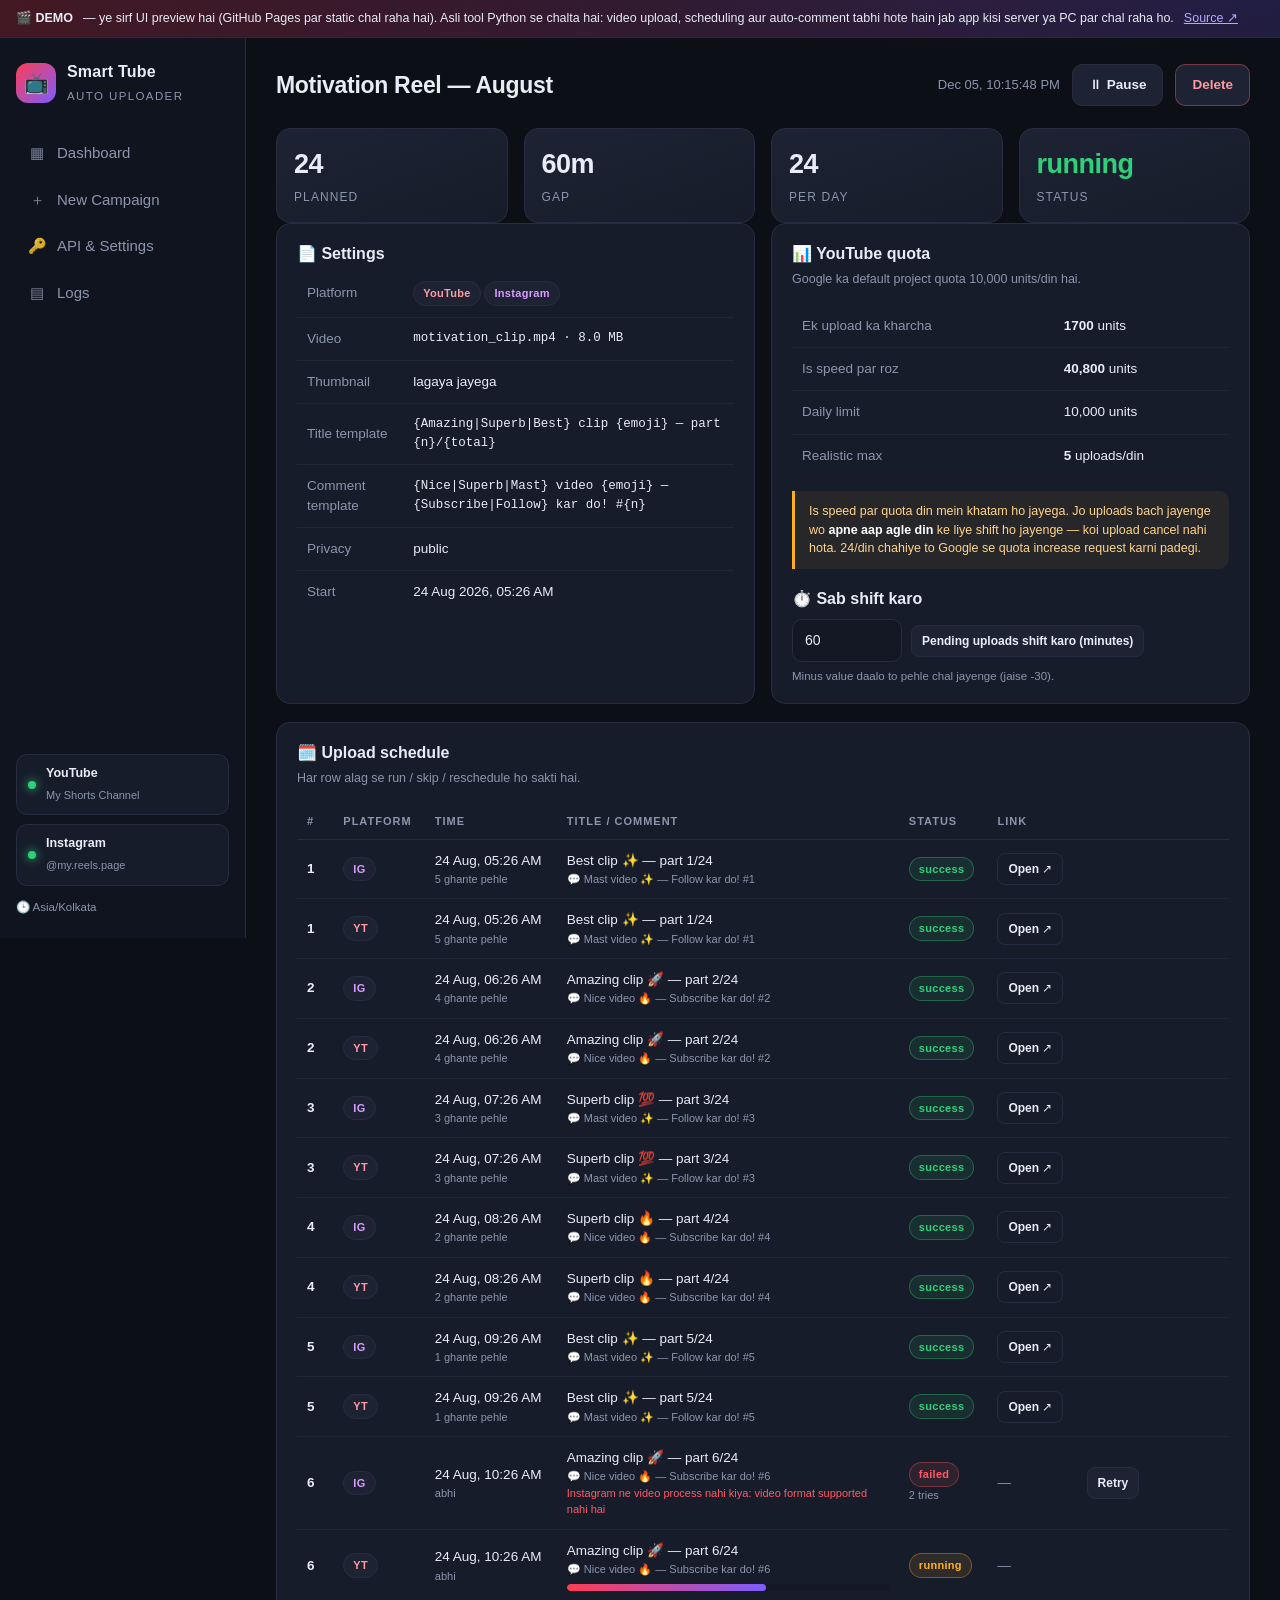
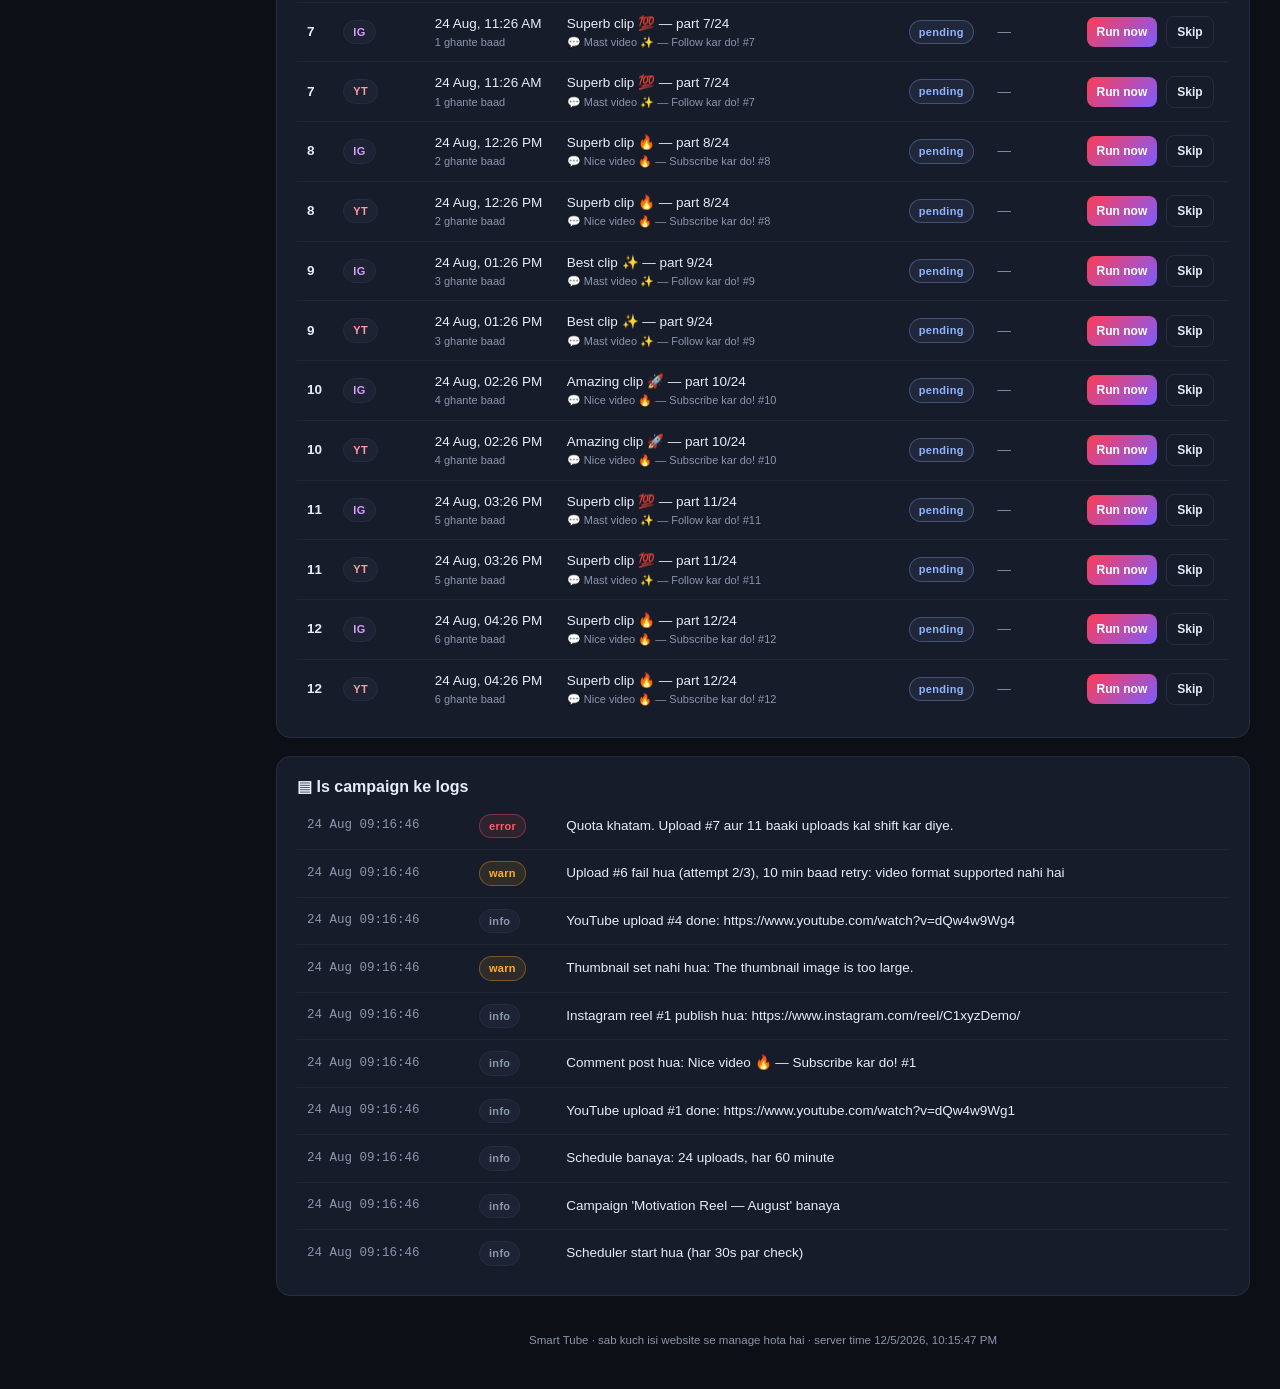
==== commit 81dbb001: "Show the real uploads-per-day instead of the raw interval rate The Per day tile divided 1440 by the " ====
--- a/docs/campaign.html
+++ b/docs/campaign.html
@@ -98,7 +98,10 @@
 <div class="grid cols-4">
   <div class="stat"><b>24</b><span>Planned</span></div>
   <div class="stat"><b>60m</b><span>Gap</span></div>
-  <div class="stat"><b>24.0</b><span>Per day</span></div>
+  <div class="stat">
+    <b>24</b><span>Per day</span>
+    
+  </div>
   <div class="stat ok"><b>running</b><span>Status</span></div>
 </div>
 
@@ -116,7 +119,7 @@
         <tr><td class="muted">Title template</td><td class="mono">{Amazing|Superb|Best} clip {emoji} — part {n}/{total}</td></tr>
         <tr><td class="muted">Comment template</td><td class="mono">{Nice|Superb|Mast} video {emoji} — {Subscribe|Follow} kar do! #{n}</td></tr>
         <tr><td class="muted">Privacy</td><td>public</td></tr>
-        <tr><td class="muted">Start</td><td>24 Aug 2026, 04:56 AM</td></tr>
+        <tr><td class="muted">Start</td><td>24 Aug 2026, 05:26 AM</td></tr>
       </tbody>
     </table>
   </div>
@@ -165,7 +168,7 @@
           <td><span class="tag ig">
             IG</span></td>
           <td>
-            24 Aug, 04:56 AM
+            24 Aug, 05:26 AM
             <div class="muted" style="font-size:11px">5 ghante pehle</div>
           </td>
           <td style="max-width:330px">
@@ -197,7 +200,7 @@
           <td><span class="tag yt">
             YT</span></td>
           <td>
-            24 Aug, 04:56 AM
+            24 Aug, 05:26 AM
             <div class="muted" style="font-size:11px">5 ghante pehle</div>
           </td>
           <td style="max-width:330px">
@@ -229,7 +232,7 @@
           <td><span class="tag ig">
             IG</span></td>
           <td>
-            24 Aug, 05:56 AM
+            24 Aug, 06:26 AM
             <div class="muted" style="font-size:11px">4 ghante pehle</div>
           </td>
           <td style="max-width:330px">
@@ -261,7 +264,7 @@
           <td><span class="tag yt">
             YT</span></td>
           <td>
-            24 Aug, 05:56 AM
+            24 Aug, 06:26 AM
             <div class="muted" style="font-size:11px">4 ghante pehle</div>
           </td>
           <td style="max-width:330px">
@@ -293,7 +296,7 @@
           <td><span class="tag ig">
             IG</span></td>
           <td>
-            24 Aug, 06:56 AM
+            24 Aug, 07:26 AM
             <div class="muted" style="font-size:11px">3 ghante pehle</div>
           </td>
           <td style="max-width:330px">
@@ -325,7 +328,7 @@
           <td><span class="tag yt">
             YT</span></td>
           <td>
-            24 Aug, 06:56 AM
+            24 Aug, 07:26 AM
             <div class="muted" style="font-size:11px">3 ghante pehle</div>
           </td>
           <td style="max-width:330px">
@@ -357,7 +360,7 @@
           <td><span class="tag ig">
             IG</span></td>
           <td>
-            24 Aug, 07:56 AM
+            24 Aug, 08:26 AM
             <div class="muted" style="font-size:11px">2 ghante pehle</div>
           </td>
           <td style="max-width:330px">
@@ -389,7 +392,7 @@
           <td><span class="tag yt">
             YT</span></td>
           <td>
-            24 Aug, 07:56 AM
+            24 Aug, 08:26 AM
             <div class="muted" style="font-size:11px">2 ghante pehle</div>
           </td>
           <td style="max-width:330px">
@@ -421,7 +424,7 @@
           <td><span class="tag ig">
             IG</span></td>
           <td>
-            24 Aug, 08:56 AM
+            24 Aug, 09:26 AM
             <div class="muted" style="font-size:11px">1 ghante pehle</div>
           </td>
           <td style="max-width:330px">
@@ -453,7 +456,7 @@
           <td><span class="tag yt">
             YT</span></td>
           <td>
-            24 Aug, 08:56 AM
+            24 Aug, 09:26 AM
             <div class="muted" style="font-size:11px">1 ghante pehle</div>
           </td>
           <td style="max-width:330px">
@@ -485,7 +488,7 @@
           <td><span class="tag ig">
             IG</span></td>
           <td>
-            24 Aug, 09:56 AM
+            24 Aug, 10:26 AM
             <div class="muted" style="font-size:11px">abhi</div>
           </td>
           <td style="max-width:330px">
@@ -521,7 +524,7 @@
           <td><span class="tag yt">
             YT</span></td>
           <td>
-            24 Aug, 09:56 AM
+            24 Aug, 10:26 AM
             <div class="muted" style="font-size:11px">abhi</div>
           </td>
           <td style="max-width:330px">
@@ -555,8 +558,8 @@
           <td><span class="tag ig">
             IG</span></td>
           <td>
-            24 Aug, 10:56 AM
-            <div class="muted" style="font-size:11px">59 min baad</div>
+            24 Aug, 11:26 AM
+            <div class="muted" style="font-size:11px">1 ghante baad</div>
           </td>
           <td style="max-width:330px">
             Superb clip 💯 — part 7/24
@@ -592,8 +595,8 @@
           <td><span class="tag yt">
             YT</span></td>
           <td>
-            24 Aug, 10:56 AM
-            <div class="muted" style="font-size:11px">59 min baad</div>
+            24 Aug, 11:26 AM
+            <div class="muted" style="font-size:11px">1 ghante baad</div>
           </td>
           <td style="max-width:330px">
             Superb clip 💯 — part 7/24
@@ -629,8 +632,8 @@
           <td><span class="tag ig">
             IG</span></td>
           <td>
-            24 Aug, 11:56 AM
-            <div class="muted" style="font-size:11px">1 ghante baad</div>
+            24 Aug, 12:26 PM
+            <div class="muted" style="font-size:11px">2 ghante baad</div>
           </td>
           <td style="max-width:330px">
             Superb clip 🔥 — part 8/24
@@ -666,8 +669,8 @@
           <td><span class="tag yt">
             YT</span></td>
           <td>
-            24 Aug, 11:56 AM
-            <div class="muted" style="font-size:11px">1 ghante baad</div>
+            24 Aug, 12:26 PM
+            <div class="muted" style="font-size:11px">2 ghante baad</div>
           </td>
           <td style="max-width:330px">
             Superb clip 🔥 — part 8/24
@@ -703,8 +706,8 @@
           <td><span class="tag ig">
             IG</span></td>
           <td>
-            24 Aug, 12:56 PM
-            <div class="muted" style="font-size:11px">2 ghante baad</div>
+            24 Aug, 01:26 PM
+            <div class="muted" style="font-size:11px">3 ghante baad</div>
           </td>
           <td style="max-width:330px">
             Best clip ✨ — part 9/24
@@ -740,8 +743,8 @@
           <td><span class="tag yt">
             YT</span></td>
           <td>
-            24 Aug, 12:56 PM
-            <div class="muted" style="font-size:11px">2 ghante baad</div>
+            24 Aug, 01:26 PM
+            <div class="muted" style="font-size:11px">3 ghante baad</div>
           </td>
           <td style="max-width:330px">
             Best clip ✨ — part 9/24
@@ -777,8 +780,8 @@
           <td><span class="tag ig">
             IG</span></td>
           <td>
-            24 Aug, 01:56 PM
-            <div class="muted" style="font-size:11px">3 ghante baad</div>
+            24 Aug, 02:26 PM
+            <div class="muted" style="font-size:11px">4 ghante baad</div>
           </td>
           <td style="max-width:330px">
             Amazing clip 🚀 — part 10/24
@@ -814,8 +817,8 @@
           <td><span class="tag yt">
             YT</span></td>
           <td>
-            24 Aug, 01:56 PM
-            <div class="muted" style="font-size:11px">3 ghante baad</div>
+            24 Aug, 02:26 PM
+            <div class="muted" style="font-size:11px">4 ghante baad</div>
           </td>
           <td style="max-width:330px">
             Amazing clip 🚀 — part 10/24
@@ -851,8 +854,8 @@
           <td><span class="tag ig">
             IG</span></td>
           <td>
-            24 Aug, 02:56 PM
-            <div class="muted" style="font-size:11px">4 ghante baad</div>
+            24 Aug, 03:26 PM
+            <div class="muted" style="font-size:11px">5 ghante baad</div>
           </td>
           <td style="max-width:330px">
             Superb clip 💯 — part 11/24
@@ -888,8 +891,8 @@
           <td><span class="tag yt">
             YT</span></td>
           <td>
-            24 Aug, 02:56 PM
-            <div class="muted" style="font-size:11px">4 ghante baad</div>
+            24 Aug, 03:26 PM
+            <div class="muted" style="font-size:11px">5 ghante baad</div>
           </td>
           <td style="max-width:330px">
             Superb clip 💯 — part 11/24
@@ -925,8 +928,8 @@
           <td><span class="tag ig">
             IG</span></td>
           <td>
-            24 Aug, 03:56 PM
-            <div class="muted" style="font-size:11px">5 ghante baad</div>
+            24 Aug, 04:26 PM
+            <div class="muted" style="font-size:11px">6 ghante baad</div>
           </td>
           <td style="max-width:330px">
             Superb clip 🔥 — part 12/24
@@ -962,8 +965,8 @@
           <td><span class="tag yt">
             YT</span></td>
           <td>
-            24 Aug, 03:56 PM
-            <div class="muted" style="font-size:11px">5 ghante baad</div>
+            24 Aug, 04:26 PM
+            <div class="muted" style="font-size:11px">6 ghante baad</div>
           </td>
           <td style="max-width:330px">
             Superb clip 🔥 — part 12/24
@@ -1007,61 +1010,61 @@
         <tbody>
         
           <tr>
-            <td class="muted mono" style="white-space:nowrap">24 Aug 08:46:29</td>
+            <td class="muted mono" style="white-space:nowrap">24 Aug 09:16:46</td>
             <td><span class="tag failed">error</span></td>
             <td>Quota khatam. Upload #7 aur 11 baaki uploads kal shift kar diye.</td>
           </tr>
         
           <tr>
-            <td class="muted mono" style="white-space:nowrap">24 Aug 08:46:29</td>
+            <td class="muted mono" style="white-space:nowrap">24 Aug 09:16:46</td>
             <td><span class="tag running">warn</span></td>
             <td>Upload #6 fail hua (attempt 2/3), 10 min baad retry: video format supported nahi hai</td>
           </tr>
         
           <tr>
-            <td class="muted mono" style="white-space:nowrap">24 Aug 08:46:29</td>
+            <td class="muted mono" style="white-space:nowrap">24 Aug 09:16:46</td>
             <td><span class="tag ">info</span></td>
             <td>YouTube upload #4 done: https://www.youtube.com/watch?v=dQw4w9Wg4</td>
           </tr>
         
           <tr>
-            <td class="muted mono" style="white-space:nowrap">24 Aug 08:46:29</td>
+            <td class="muted mono" style="white-space:nowrap">24 Aug 09:16:46</td>
             <td><span class="tag running">warn</span></td>
             <td>Thumbnail set nahi hua: The thumbnail image is too large.</td>
           </tr>
         
           <tr>
-            <td class="muted mono" style="white-space:nowrap">24 Aug 08:46:29</td>
+            <td class="muted mono" style="white-space:nowrap">24 Aug 09:16:46</td>
             <td><span class="tag ">info</span></td>
             <td>Instagram reel #1 publish hua: https://www.instagram.com/reel/C1xyzDemo/</td>
           </tr>
         
           <tr>
-            <td class="muted mono" style="white-space:nowrap">24 Aug 08:46:29</td>
+            <td class="muted mono" style="white-space:nowrap">24 Aug 09:16:46</td>
             <td><span class="tag ">info</span></td>
             <td>Comment post hua: Nice video 🔥 — Subscribe kar do! #1</td>
           </tr>
         
           <tr>
-            <td class="muted mono" style="white-space:nowrap">24 Aug 08:46:29</td>
+            <td class="muted mono" style="white-space:nowrap">24 Aug 09:16:46</td>
             <td><span class="tag ">info</span></td>
             <td>YouTube upload #1 done: https://www.youtube.com/watch?v=dQw4w9Wg1</td>
           </tr>
         
           <tr>
-            <td class="muted mono" style="white-space:nowrap">24 Aug 08:46:29</td>
+            <td class="muted mono" style="white-space:nowrap">24 Aug 09:16:46</td>
             <td><span class="tag ">info</span></td>
             <td>Schedule banaya: 24 uploads, har 60 minute</td>
           </tr>
         
           <tr>
-            <td class="muted mono" style="white-space:nowrap">24 Aug 08:46:29</td>
+            <td class="muted mono" style="white-space:nowrap">24 Aug 09:16:46</td>
             <td><span class="tag ">info</span></td>
             <td>Campaign &#39;Motivation Reel — August&#39; banaya</td>
           </tr>
         
           <tr>
-            <td class="muted mono" style="white-space:nowrap">24 Aug 08:46:29</td>
+            <td class="muted mono" style="white-space:nowrap">24 Aug 09:16:46</td>
             <td><span class="tag ">info</span></td>
             <td>Scheduler start hua (har 30s par check)</td>
           </tr>
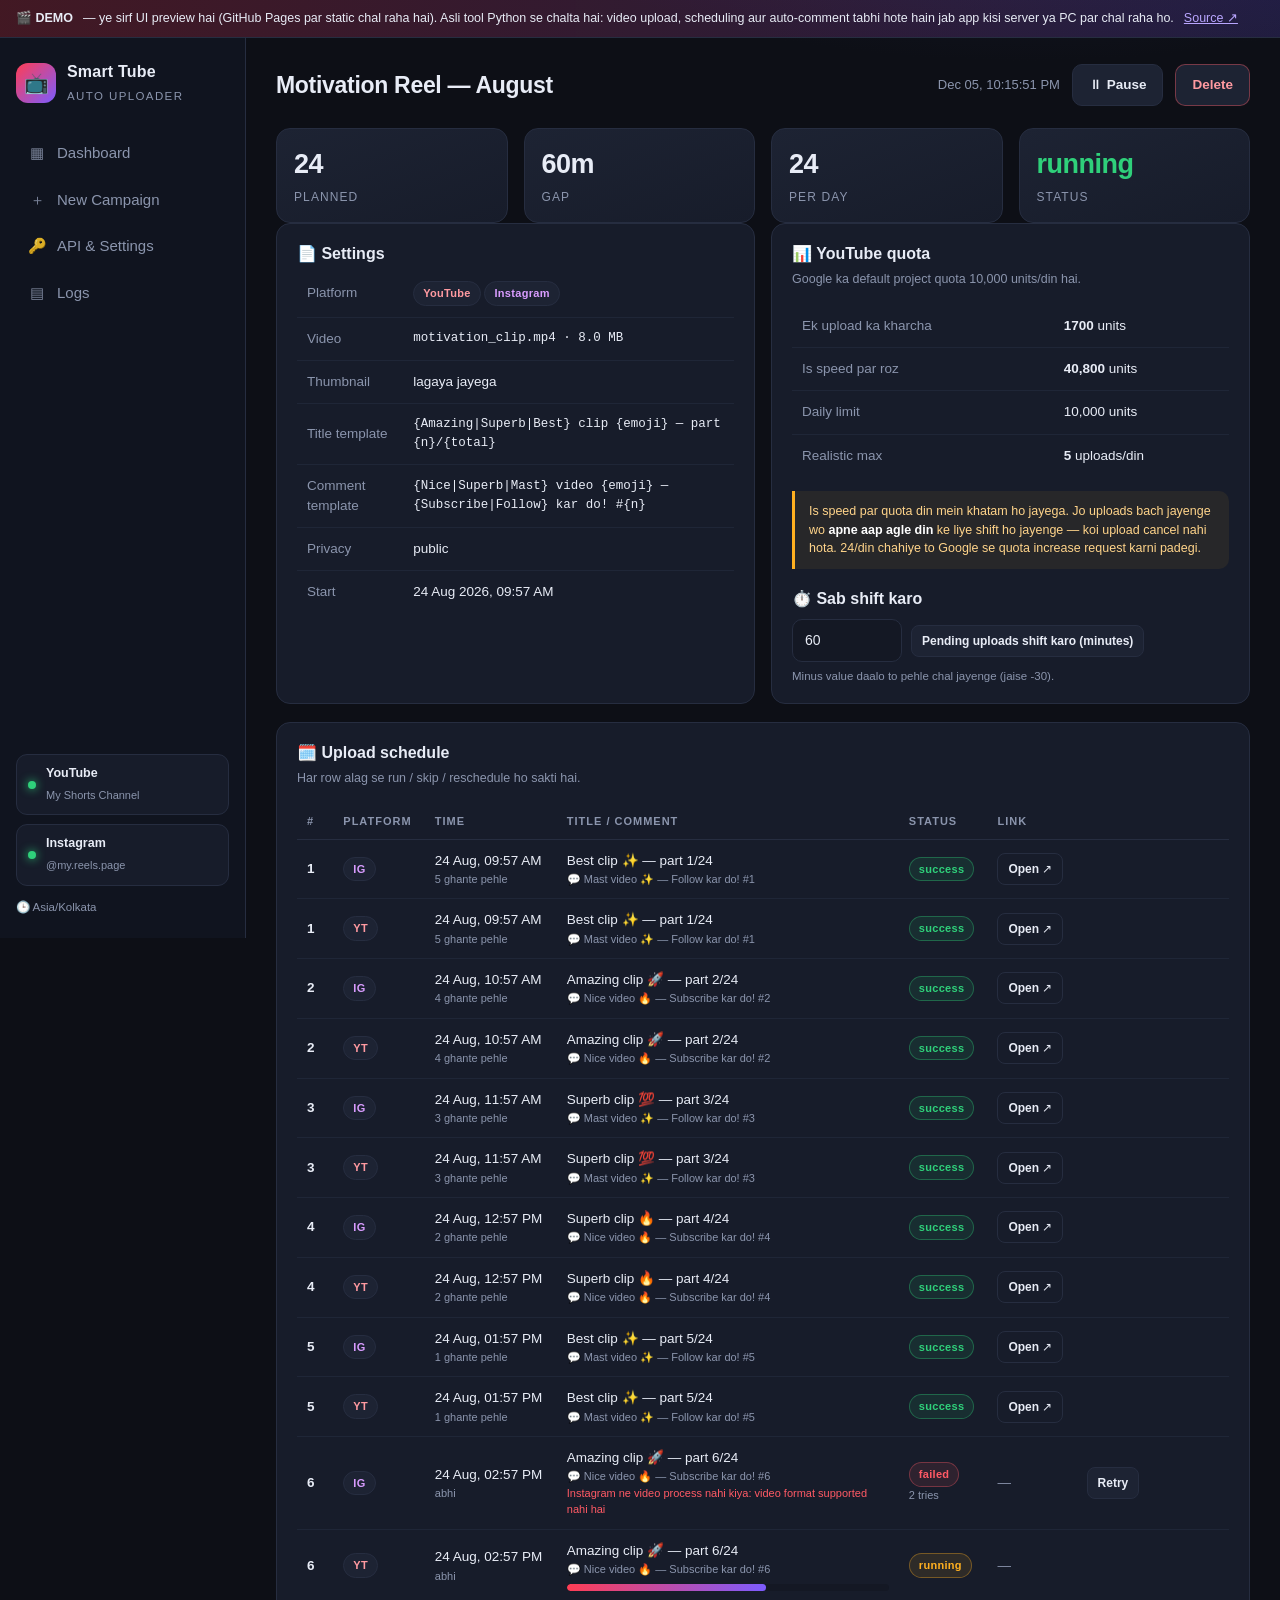
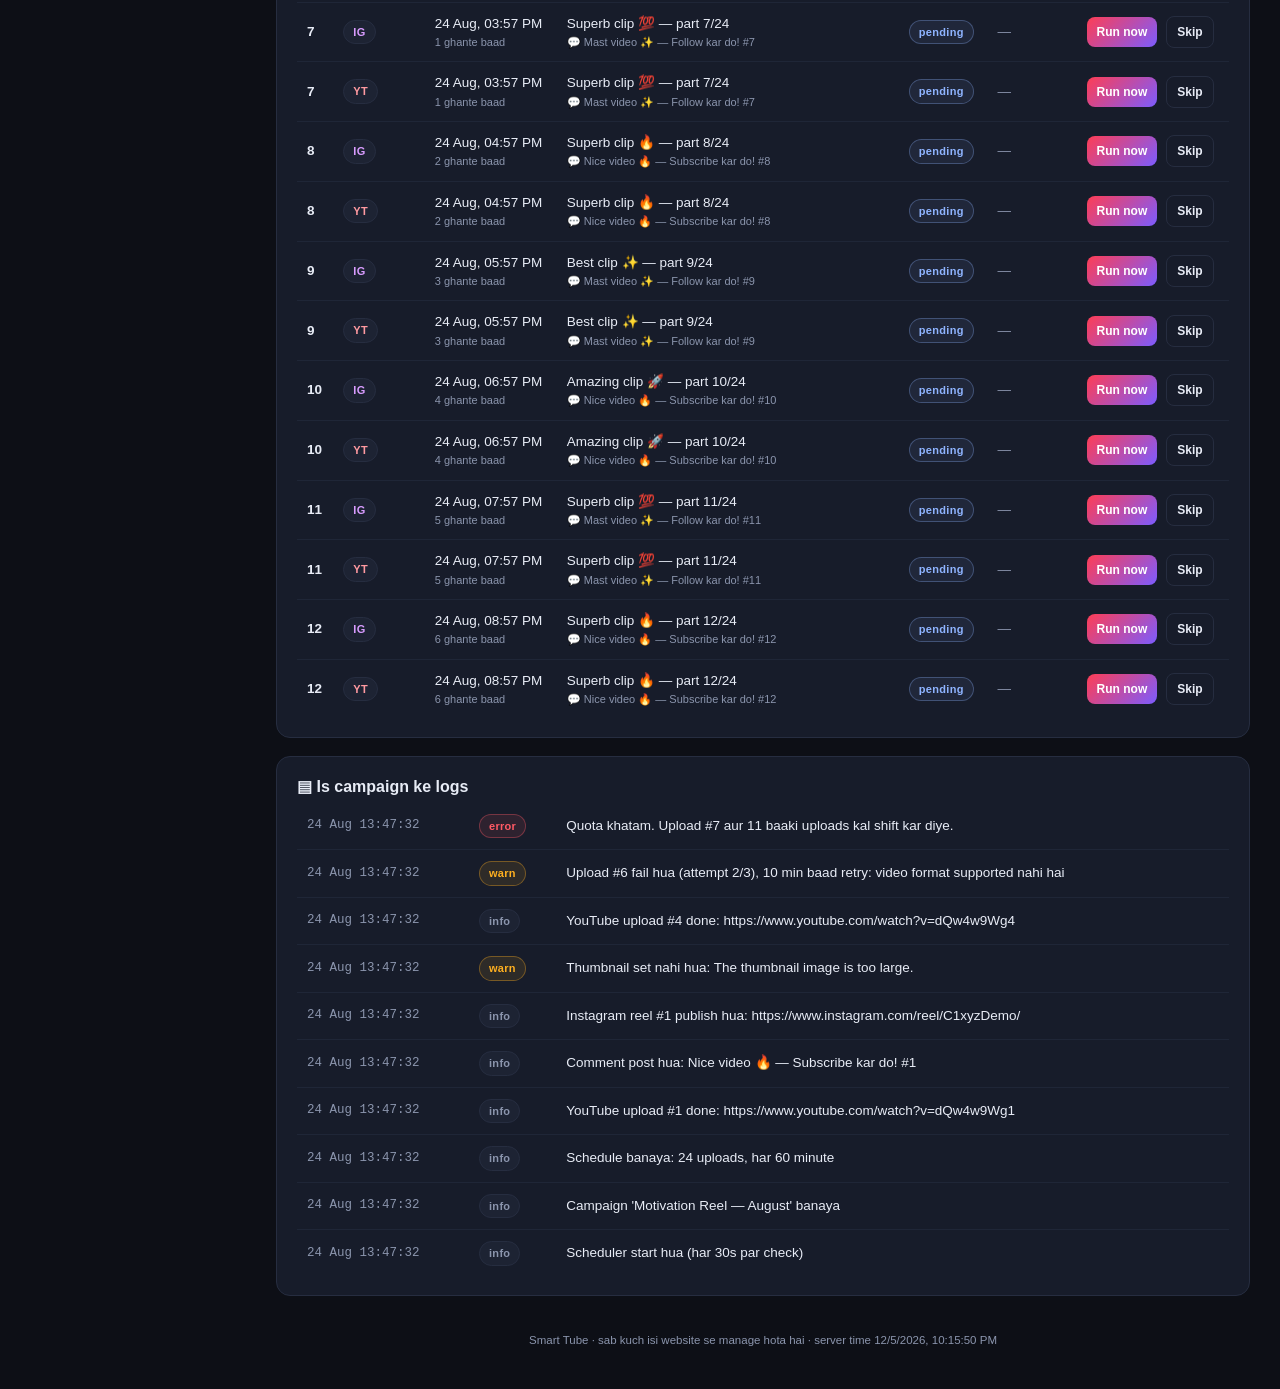
==== commit 1f7025f3: "Keep the instance awake with a self-ping so free hosting can run the schedule Free hosts sleep an in" ====
--- a/docs/campaign.html
+++ b/docs/campaign.html
@@ -119,7 +119,7 @@
         <tr><td class="muted">Title template</td><td class="mono">{Amazing|Superb|Best} clip {emoji} — part {n}/{total}</td></tr>
         <tr><td class="muted">Comment template</td><td class="mono">{Nice|Superb|Mast} video {emoji} — {Subscribe|Follow} kar do! #{n}</td></tr>
         <tr><td class="muted">Privacy</td><td>public</td></tr>
-        <tr><td class="muted">Start</td><td>24 Aug 2026, 05:26 AM</td></tr>
+        <tr><td class="muted">Start</td><td>24 Aug 2026, 09:57 AM</td></tr>
       </tbody>
     </table>
   </div>
@@ -168,7 +168,7 @@
           <td><span class="tag ig">
             IG</span></td>
           <td>
-            24 Aug, 05:26 AM
+            24 Aug, 09:57 AM
             <div class="muted" style="font-size:11px">5 ghante pehle</div>
           </td>
           <td style="max-width:330px">
@@ -200,7 +200,7 @@
           <td><span class="tag yt">
             YT</span></td>
           <td>
-            24 Aug, 05:26 AM
+            24 Aug, 09:57 AM
             <div class="muted" style="font-size:11px">5 ghante pehle</div>
           </td>
           <td style="max-width:330px">
@@ -232,7 +232,7 @@
           <td><span class="tag ig">
             IG</span></td>
           <td>
-            24 Aug, 06:26 AM
+            24 Aug, 10:57 AM
             <div class="muted" style="font-size:11px">4 ghante pehle</div>
           </td>
           <td style="max-width:330px">
@@ -264,7 +264,7 @@
           <td><span class="tag yt">
             YT</span></td>
           <td>
-            24 Aug, 06:26 AM
+            24 Aug, 10:57 AM
             <div class="muted" style="font-size:11px">4 ghante pehle</div>
           </td>
           <td style="max-width:330px">
@@ -296,7 +296,7 @@
           <td><span class="tag ig">
             IG</span></td>
           <td>
-            24 Aug, 07:26 AM
+            24 Aug, 11:57 AM
             <div class="muted" style="font-size:11px">3 ghante pehle</div>
           </td>
           <td style="max-width:330px">
@@ -328,7 +328,7 @@
           <td><span class="tag yt">
             YT</span></td>
           <td>
-            24 Aug, 07:26 AM
+            24 Aug, 11:57 AM
             <div class="muted" style="font-size:11px">3 ghante pehle</div>
           </td>
           <td style="max-width:330px">
@@ -360,7 +360,7 @@
           <td><span class="tag ig">
             IG</span></td>
           <td>
-            24 Aug, 08:26 AM
+            24 Aug, 12:57 PM
             <div class="muted" style="font-size:11px">2 ghante pehle</div>
           </td>
           <td style="max-width:330px">
@@ -392,7 +392,7 @@
           <td><span class="tag yt">
             YT</span></td>
           <td>
-            24 Aug, 08:26 AM
+            24 Aug, 12:57 PM
             <div class="muted" style="font-size:11px">2 ghante pehle</div>
           </td>
           <td style="max-width:330px">
@@ -424,7 +424,7 @@
           <td><span class="tag ig">
             IG</span></td>
           <td>
-            24 Aug, 09:26 AM
+            24 Aug, 01:57 PM
             <div class="muted" style="font-size:11px">1 ghante pehle</div>
           </td>
           <td style="max-width:330px">
@@ -456,7 +456,7 @@
           <td><span class="tag yt">
             YT</span></td>
           <td>
-            24 Aug, 09:26 AM
+            24 Aug, 01:57 PM
             <div class="muted" style="font-size:11px">1 ghante pehle</div>
           </td>
           <td style="max-width:330px">
@@ -488,7 +488,7 @@
           <td><span class="tag ig">
             IG</span></td>
           <td>
-            24 Aug, 10:26 AM
+            24 Aug, 02:57 PM
             <div class="muted" style="font-size:11px">abhi</div>
           </td>
           <td style="max-width:330px">
@@ -524,7 +524,7 @@
           <td><span class="tag yt">
             YT</span></td>
           <td>
-            24 Aug, 10:26 AM
+            24 Aug, 02:57 PM
             <div class="muted" style="font-size:11px">abhi</div>
           </td>
           <td style="max-width:330px">
@@ -558,7 +558,7 @@
           <td><span class="tag ig">
             IG</span></td>
           <td>
-            24 Aug, 11:26 AM
+            24 Aug, 03:57 PM
             <div class="muted" style="font-size:11px">1 ghante baad</div>
           </td>
           <td style="max-width:330px">
@@ -595,7 +595,7 @@
           <td><span class="tag yt">
             YT</span></td>
           <td>
-            24 Aug, 11:26 AM
+            24 Aug, 03:57 PM
             <div class="muted" style="font-size:11px">1 ghante baad</div>
           </td>
           <td style="max-width:330px">
@@ -632,7 +632,7 @@
           <td><span class="tag ig">
             IG</span></td>
           <td>
-            24 Aug, 12:26 PM
+            24 Aug, 04:57 PM
             <div class="muted" style="font-size:11px">2 ghante baad</div>
           </td>
           <td style="max-width:330px">
@@ -669,7 +669,7 @@
           <td><span class="tag yt">
             YT</span></td>
           <td>
-            24 Aug, 12:26 PM
+            24 Aug, 04:57 PM
             <div class="muted" style="font-size:11px">2 ghante baad</div>
           </td>
           <td style="max-width:330px">
@@ -706,7 +706,7 @@
           <td><span class="tag ig">
             IG</span></td>
           <td>
-            24 Aug, 01:26 PM
+            24 Aug, 05:57 PM
             <div class="muted" style="font-size:11px">3 ghante baad</div>
           </td>
           <td style="max-width:330px">
@@ -743,7 +743,7 @@
           <td><span class="tag yt">
             YT</span></td>
           <td>
-            24 Aug, 01:26 PM
+            24 Aug, 05:57 PM
             <div class="muted" style="font-size:11px">3 ghante baad</div>
           </td>
           <td style="max-width:330px">
@@ -780,7 +780,7 @@
           <td><span class="tag ig">
             IG</span></td>
           <td>
-            24 Aug, 02:26 PM
+            24 Aug, 06:57 PM
             <div class="muted" style="font-size:11px">4 ghante baad</div>
           </td>
           <td style="max-width:330px">
@@ -817,7 +817,7 @@
           <td><span class="tag yt">
             YT</span></td>
           <td>
-            24 Aug, 02:26 PM
+            24 Aug, 06:57 PM
             <div class="muted" style="font-size:11px">4 ghante baad</div>
           </td>
           <td style="max-width:330px">
@@ -854,7 +854,7 @@
           <td><span class="tag ig">
             IG</span></td>
           <td>
-            24 Aug, 03:26 PM
+            24 Aug, 07:57 PM
             <div class="muted" style="font-size:11px">5 ghante baad</div>
           </td>
           <td style="max-width:330px">
@@ -891,7 +891,7 @@
           <td><span class="tag yt">
             YT</span></td>
           <td>
-            24 Aug, 03:26 PM
+            24 Aug, 07:57 PM
             <div class="muted" style="font-size:11px">5 ghante baad</div>
           </td>
           <td style="max-width:330px">
@@ -928,7 +928,7 @@
           <td><span class="tag ig">
             IG</span></td>
           <td>
-            24 Aug, 04:26 PM
+            24 Aug, 08:57 PM
             <div class="muted" style="font-size:11px">6 ghante baad</div>
           </td>
           <td style="max-width:330px">
@@ -965,7 +965,7 @@
           <td><span class="tag yt">
             YT</span></td>
           <td>
-            24 Aug, 04:26 PM
+            24 Aug, 08:57 PM
             <div class="muted" style="font-size:11px">6 ghante baad</div>
           </td>
           <td style="max-width:330px">
@@ -1010,61 +1010,61 @@
         <tbody>
         
           <tr>
-            <td class="muted mono" style="white-space:nowrap">24 Aug 09:16:46</td>
+            <td class="muted mono" style="white-space:nowrap">24 Aug 13:47:32</td>
             <td><span class="tag failed">error</span></td>
             <td>Quota khatam. Upload #7 aur 11 baaki uploads kal shift kar diye.</td>
           </tr>
         
           <tr>
-            <td class="muted mono" style="white-space:nowrap">24 Aug 09:16:46</td>
+            <td class="muted mono" style="white-space:nowrap">24 Aug 13:47:32</td>
             <td><span class="tag running">warn</span></td>
             <td>Upload #6 fail hua (attempt 2/3), 10 min baad retry: video format supported nahi hai</td>
           </tr>
         
           <tr>
-            <td class="muted mono" style="white-space:nowrap">24 Aug 09:16:46</td>
+            <td class="muted mono" style="white-space:nowrap">24 Aug 13:47:32</td>
             <td><span class="tag ">info</span></td>
             <td>YouTube upload #4 done: https://www.youtube.com/watch?v=dQw4w9Wg4</td>
           </tr>
         
           <tr>
-            <td class="muted mono" style="white-space:nowrap">24 Aug 09:16:46</td>
+            <td class="muted mono" style="white-space:nowrap">24 Aug 13:47:32</td>
             <td><span class="tag running">warn</span></td>
             <td>Thumbnail set nahi hua: The thumbnail image is too large.</td>
           </tr>
         
           <tr>
-            <td class="muted mono" style="white-space:nowrap">24 Aug 09:16:46</td>
+            <td class="muted mono" style="white-space:nowrap">24 Aug 13:47:32</td>
             <td><span class="tag ">info</span></td>
             <td>Instagram reel #1 publish hua: https://www.instagram.com/reel/C1xyzDemo/</td>
           </tr>
         
           <tr>
-            <td class="muted mono" style="white-space:nowrap">24 Aug 09:16:46</td>
+            <td class="muted mono" style="white-space:nowrap">24 Aug 13:47:32</td>
             <td><span class="tag ">info</span></td>
             <td>Comment post hua: Nice video 🔥 — Subscribe kar do! #1</td>
           </tr>
         
           <tr>
-            <td class="muted mono" style="white-space:nowrap">24 Aug 09:16:46</td>
+            <td class="muted mono" style="white-space:nowrap">24 Aug 13:47:32</td>
             <td><span class="tag ">info</span></td>
             <td>YouTube upload #1 done: https://www.youtube.com/watch?v=dQw4w9Wg1</td>
           </tr>
         
           <tr>
-            <td class="muted mono" style="white-space:nowrap">24 Aug 09:16:46</td>
+            <td class="muted mono" style="white-space:nowrap">24 Aug 13:47:32</td>
             <td><span class="tag ">info</span></td>
             <td>Schedule banaya: 24 uploads, har 60 minute</td>
           </tr>
         
           <tr>
-            <td class="muted mono" style="white-space:nowrap">24 Aug 09:16:46</td>
+            <td class="muted mono" style="white-space:nowrap">24 Aug 13:47:32</td>
             <td><span class="tag ">info</span></td>
             <td>Campaign &#39;Motivation Reel — August&#39; banaya</td>
           </tr>
         
           <tr>
-            <td class="muted mono" style="white-space:nowrap">24 Aug 09:16:46</td>
+            <td class="muted mono" style="white-space:nowrap">24 Aug 13:47:32</td>
             <td><span class="tag ">info</span></td>
             <td>Scheduler start hua (har 30s par check)</td>
           </tr>
